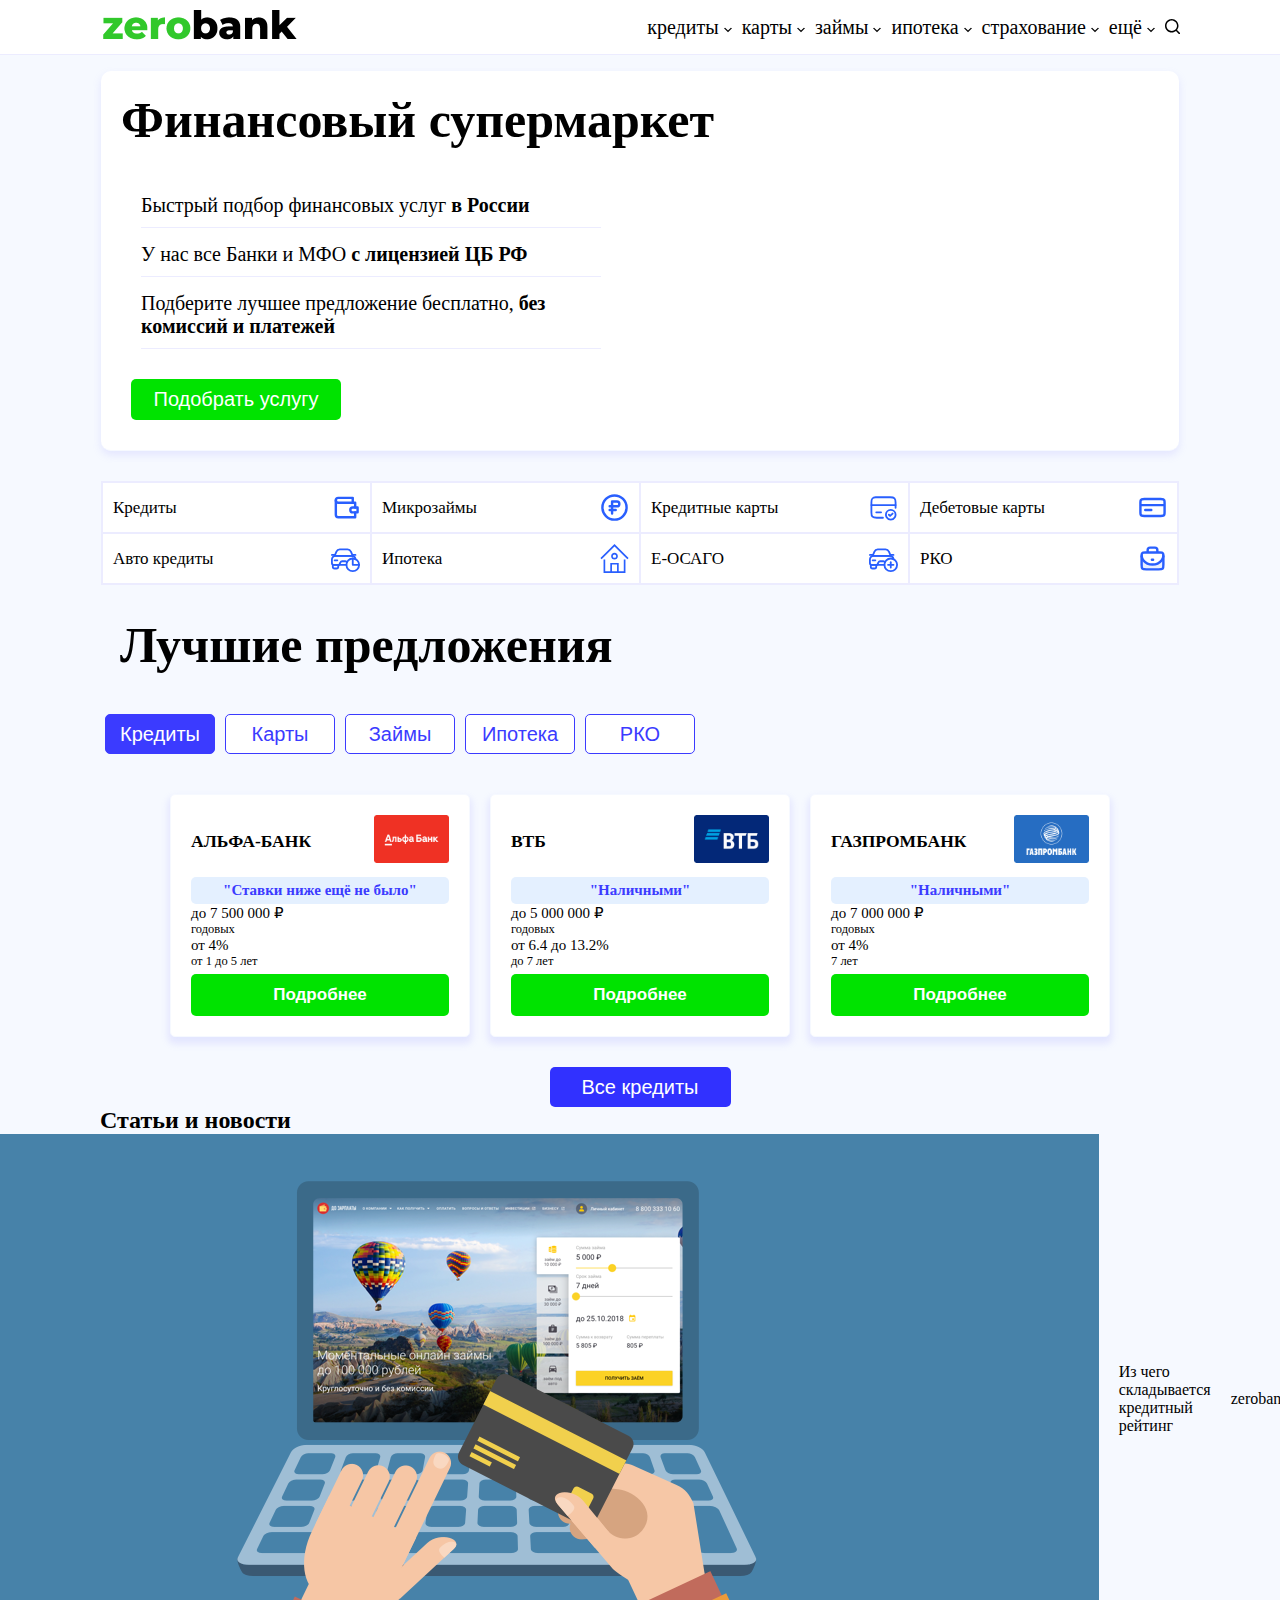
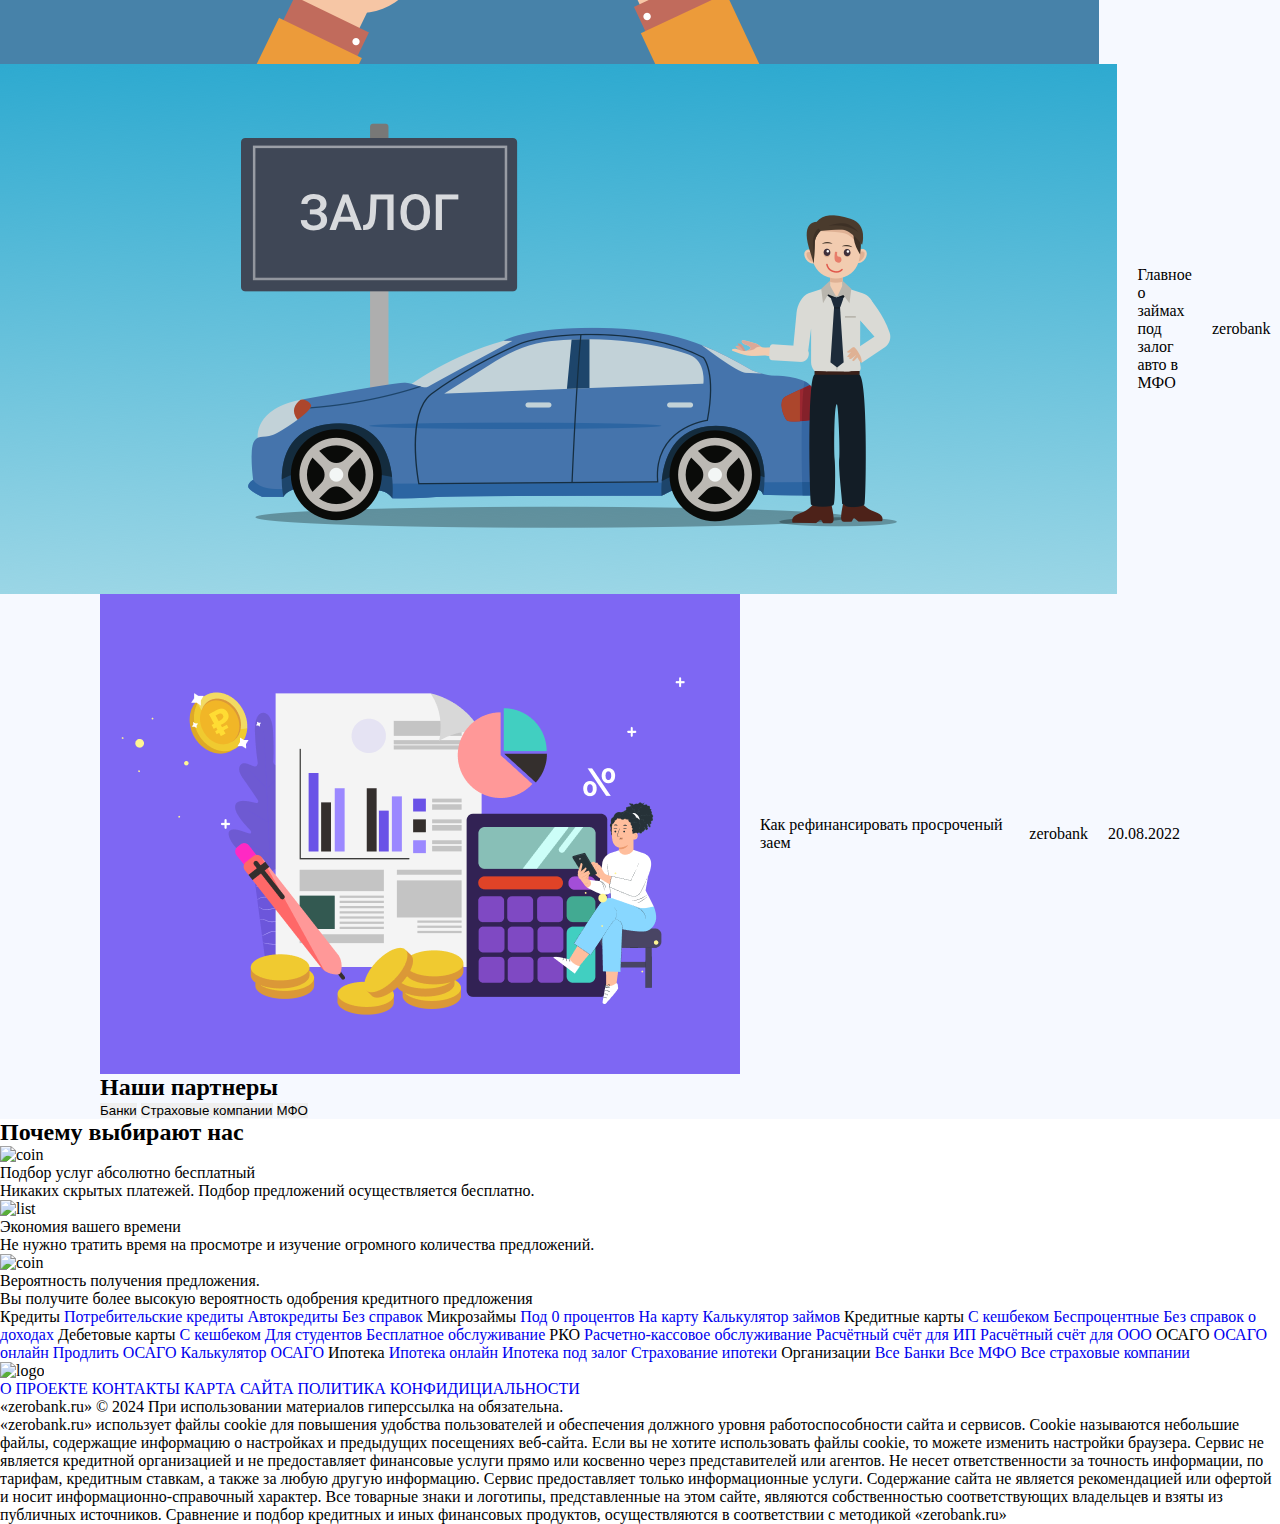
==== index.html @ 4c5fdfad "cards-style" ====
<!DOCTYPE html>
<html lang="ru">
<head>
    <meta charset="UTF-8">
    <meta name="viewport" content="width=device-width, initial-scale=1.0">
    <link href="./style.css" rel="stylesheet" type="text/css">
    <link href="./css/fonts.css" rel="stylesheet" type="text/css">
    <title>Подбор выгодных финансовых продуктов: потребительские кредиты, займы, кредитки, карты, ипотека, ОСАГО и многое другое.</title>
</head>
<body>
    <main>
    <div class="header">
            <div class="logo">
            <a class="logo" href="index.html">
                <img src="img/zerobank.png" alt="logo">
            </a>
            </div>
        <nav class="menu">
            <a class="menu__credits" href="#">кредиты
                <svg class="ct-icon" width="8" height="8" viewBox="0 0 15 15"><path d="M2.1,3.2l5.4,5.4l5.4-5.4L15,4.3l-7.5,7.5L0,4.3L2.1,3.2z"></path></svg>
            </a>
            <a class="menu__cards" href="#">карты
                <svg class="ct-icon" width="8" height="8" viewBox="0 0 15 15"><path d="M2.1,3.2l5.4,5.4l5.4-5.4L15,4.3l-7.5,7.5L0,4.3L2.1,3.2z"></path></svg>
            </a>
            <a class="menu__loan" href="#">займы
                <svg class="ct-icon" width="8" height="8" viewBox="0 0 15 15"><path d="M2.1,3.2l5.4,5.4l5.4-5.4L15,4.3l-7.5,7.5L0,4.3L2.1,3.2z"></path></svg>
            </a>
            <a class="menu__mortgage" href="#">ипотека
                <svg class="ct-icon" width="8" height="8" viewBox="0 0 15 15"><path d="M2.1,3.2l5.4,5.4l5.4-5.4L15,4.3l-7.5,7.5L0,4.3L2.1,3.2z"></path></svg>
            </a>
            <a class="menu__insurance" href="#">страхование
                <svg class="ct-icon" width="8" height="8" viewBox="0 0 15 15"><path d="M2.1,3.2l5.4,5.4l5.4-5.4L15,4.3l-7.5,7.5L0,4.3L2.1,3.2z"></path></svg>
            </a>
            <a class="menu__more" href="#">ещё
                <svg class="ct-icon" width="8" height="8" viewBox="0 0 15 15"><path d="M2.1,3.2l5.4,5.4l5.4-5.4L15,4.3l-7.5,7.5L0,4.3L2.1,3.2z"></path></svg>
            </a>
            <a class="menu__search" href="#">
                <svg class="ct-icon" aria-hidden="true" width="15" height="15" viewBox="0 0 15 15"><path d="M14.8,13.7L12,11c0.9-1.2,1.5-2.6,1.5-4.2c0-3.7-3-6.8-6.8-6.8S0,3,0,6.8s3,6.8,6.8,6.8c1.6,0,3.1-0.6,4.2-1.5l2.8,2.8c0.1,0.1,0.3,0.2,0.5,0.2s0.4-0.1,0.5-0.2C15.1,14.5,15.1,14,14.8,13.7z M1.5,6.8c0-2.9,2.4-5.2,5.2-5.2S12,3.9,12,6.8S9.6,12,6.8,12S1.5,9.6,1.5,6.8z"></path></svg>
            </a>
        </nav>
    </div>
    <div class="container">
        <section class="section-one">
            <div class="section-one_top">
            <h1 class="section-one_title">Финансовый супермаркет</h1>
            <p class="section-one_paragraph">Быстрый подбор финансовых услуг<b> в России</b></p>
            <p class="section-one_paragraph">У нас все Банки и МФО<b> с лицензией ЦБ РФ</b></p>
            <p class="section-one_paragraph">Подберите лучшее предложение бесплатно,<b> без комиссий и платежей</b></p>
            <button class="section-one_button">Подобрать услугу</button>
        </div>
            <div class="section-one_links">
                <a class="credits" href="#">Кредиты
                    <img class="section-one_links_credits" src="img/wallet-svgre.svg" alt="wallet">
                </a>
                <a class="credits" href="#">Микрозаймы
                    <img class="section-one_links_microzaim" src="img/rubel-circle.svg" alt="rub">
                </a>
                <a class="credits" href="#">Кредитные карты
                    <img class="section-one_links_credits_cards" src="img/card-tick-svgrep.svg" alt="cards">
                </a>
                <a class="credits" href="#">Дебетовые карты
                    <img class="section-one_links_dev_cards" src="img/credit-card-02-svgrepo.svg" alt="deb-cards">
                </a>
                <a class="credits" href="#">Авто кредиты
                    <img class="section-one_links_auto_credits" src="img/car-cred.svg" alt="car">
                </a>
                <a class="credits" href="#">Ипотека
                    <img class="section-one_links_ipoteka" src="img/home-svgrep.svg" alt="house">
                </a>
                <a class="credits" href="#">Е-ОСАГО
                    <img class="section-one_links_eosago" src="img/car-travel-plus-add-svgr.svg" alt="car">
                </a>
                <a class="credits" href="#">РКО
                    <img class="section-one_links_RKO" src="img/briefcase.svg" alt="backpack">
                </a>
            </div>
        </section>
        <section class="section-two">
            <h2 class="section-two-title">Лучшие предложения</h2>
            <div class="section-two-buttons">
                <div class="tabs">
                    <button class="tab-button active" data-tab="credits">Кредиты</button>
                    <button class="tab-button" data-tab="cards">Карты</button>
                    <button class="tab-button" data-tab="loans">Займы</button>
                    <button class="tab-button" data-tab="mortgage">Ипотека</button>
                    <button class="tab-button" data-tab="rko">РКО</button>
                </div>
                <div class="tab-content active" id="credits">
                    <div class="cards">
                        <div class="card-one">
                            <div class="card-one-title">
                                <h3 class="card-title">АЛЬФА-БАНК</h3>
                                <a class="card-one_img" href="#">
                                <img src="./img-cards/vb_credit_alfabank.png.webp" alt="card">
                            </a>
                            </div>
                            <div class="card-one-middle">
                                <b>"Ставки ниже ещё не было"</b>
                            </div>
                            <div class="card-description">
                                <span class="card-description-price">до 7 500 000 ₽</span>
                                <small>годовых</small>
                                <span class="card-description-percent">от 4%</span>
                                <small>от 1 до 5 лет</small>
                                <button class="cards_button"><b>Подробнее</b></button>
                            </div>
                        </div>
                        <div class="card-one">
                            <div class="card-one-title">
                                <h3 class="card-title">ВТБ</h3>
                                <a class="card-one_img" href="#">
                                <img src="./img-cards/vb_credit_vtb.png.webp" alt="card">
                            </a>
                            </div>
                            <div class="card-one-middle">
                                <b>"Наличными"</b>
                            </div>
                            <div class="card-description">
                                <span class="card-description-price">до 5 000 000 ₽</span>
                                <small>годовых</small>
                                <span class="card-description-percent">от 6.4 до 13.2%</span>
                                <small>до 7 лет</small>
                                <button class="cards_button"><b>Подробнее</b></button>
                            </div>
                        </div>
                        <div class="card-one">
                            <div class="card-one-title">
                                <h3 class="card-title">ГАЗПРОМБАНК</h3>
                                <a class="card-one_img" href="#">
                                <img src="./img-cards/vb_credit_gazprombank.png.webp" alt="card">
                            </a>
                            </div>
                            <div class="card-one-middle">
                                <b>"Наличными"</b>
                            </div>
                            <div class="card-description">
                                <span class="card-description-price">до 7 000 000 ₽</span>
                                <small>годовых</small>
                                <span class="card-description-percent">от 4%</span>
                                <small>7 лет</small>
                                <button class="cards_button"><b>Подробнее</b></button>
                            </div>
                        </div>
                    </div>
                    <div class="cards-one-buttons">
                    <button class="cards-one-button">Все кредиты</button>
                </div>
                </div>
                <div class="tab-content" id="cards">
                    <div class="cards">
                        <div class="card-one">
                            <div class="card-one-title">
                                <h3 class="card-title">ТИНКОФФ БАНК</h3>
                                <a class="card-one_img" href="#">
                                <img src="./img-cards/tinkoff_bank.png" alt="card">
                            </a>
                            </div>
                            <div class="card-one-middle">
                                <b>Кредитная карта "Тинькофф Platinum"</b>
                            </div>
                            <div class="card-description">
                                <span class="card-description-price">до 700 000 ₽</span>
                                <small>Кр.лимит</small>
                                <span class="card-description-percent">до 55</span>
                                <small>льготный период</small>
                                <button class="cards_button"><b>Подробнее</b></button>
                            </div>
                        </div>
                        <div class="card-one">
                            <div class="card-one-title">
                                <h3 class="card-title">СОВКОМБАНК</h3>
                                <a class="card-one_img" href="#">
                                <img src="./img-cards/sovkovbank_halva_creditkart_vb.png" alt="card">
                            </a>
                            </div>
                            <div class="card-one-middle">
                                <b>"Халва"</b>
                            </div>
                            <div class="card-description">
                                <span class="card-description-price">до 350 000 ₽</span>
                                <small>Кр.лимит</small>
                                <span class="card-description-percent">до 1095 дней</span>
                                <small>льготный период</small>
                                <button class="cards_button"><b>Подробнее</b></button>
                            </div>
                        </div>
                        <div class="card-one">
                            <div class="card-one-title">
                                <h3 class="card-title">ГАЗПРОМБАНК</h3>
                                <a class="card-one_img" href="#">
                                <img src="./img-cards/gazprom.png" alt="card">
                            </a>
                            </div>
                            <div class="card-one-middle">
                                <b>"Удобная"</b>
                            </div>
                            <div class="card-description">
                                <span class="card-description-price">до 1 000 000 ₽</span>
                                <small>Кр.лимит</small>
                                <span class="card-description-percent">до 180 дней</span>
                                <small>льготный период</small>
                                <button class="cards_button"><b>Подробнее</b></button>
                            </div>
                        </div>
                    </div>
                    <button class="cards-one-button">Кредитные карты</button>
                    <button class="cards-one-button">Дебетовые карты</button>
                </div>
                <div class="tab-content" id="loans">
                    <div class="cards">
                        <div class="card-one">
                            <div class="card-one-title">
                                <h3 class="card-title">"ЗАЙМЕР"</h3>
                                <a class="card-one_img" href="#">
                                <img src="./img-cards/zaym_zaymer.png.webp" alt="card">
                            </a>
                            </div>
                            <div class="card-one-middle">
                                <b>"До зарплаты под 0%!"</b>
                            </div>
                            <div class="card-description">
                                <span class="card-description-price">до 300 000 ₽</span>
                                <small>Сумма</small>
                                <span class="card-description-percent">от 0% в день</span>
                                <small>до 30 дней</small>
                                <button class="cards_button"><b>Подробнее</b></button>
                            </div>
                        </div>
                        <div class="card-one">
                            <div class="card-one-title">
                                <h3 class="card-title">MONEYMAN</h3>
                                <a class="card-one_img" href="#">
                                <img src="./img-cards/vb_zaym_moneyman.png.webp" alt="card">
                            </a>
                            </div>
                            <div class="card-one-middle">
                                <b>"Первый заём под 0%"</b>
                            </div>
                            <div class="card-description">
                                <span class="card-description-price">до 80 000 ₽</span>
                                <small>Сумма</small>
                                <span class="card-description-percent">от 0% в день</span>
                                <small>от 120 дней</small>
                                <button class="cards_button"><b>Подробнее</b></button>
                            </div>
                        </div>
                    </div>
                    <button class="cards-one-button">Все займы</button>
                </div>
                <div class="tab-content" id="mortgage">
                    <div class="cards">
                        <div class="card-one">
                            <div class="card-one-title">
                                <h3 class="card-title">АЛЬФА-БАНК</h3>
                                <a class="card-one_img" href="#">
                                <img src="./img-cards/vb_credit_alfabank.png.webp" alt="card">
                            </a>
                            </div>
                            <div class="card-one-middle">
                                <b>Льготная ипотека</b>
                            </div>
                            <div class="card-description">
                                <span class="card-description-price">до 70млн. руб</span>
                                <small>Сумма</small>
                                <span class="card-description-percent">от 8.99%</span>
                                <small>до 30 лет</small>
                                <button class="cards_button"><b>Подробнее</b></button>
                            </div>
                        </div>
                    </div>
                    <button class="cards-one-button">Все предложения</button>
                </div>
                <div class="tab-content" id="rko">
                    <div class="cards">
                        <div class="card-one">
                            <div class="card-one-title">
                                <h3 class="card-title">ТОЧКА БАНК</h3>
                                <a class="card-one_img" href="#">
                                <img src="./img-cards/vb_tochka.png.webp" alt="card">
                            </a>
                            </div>
                            <div class="card-one-middle">
                                <b>"Ноль"</b>
                            </div>
                            <div class="card-description">
                                <span class="card-description-price">от 0 ₽ в год</span>
                                <small>Обслуживание</small>
                                <span class="card-description-percent">до 7%</span>
                                <small>на остаток</small>
                                <button class="cards_button">
                                    <b>Подробнее</b>
                                </button>
                            </div>
                        </div>
                    </div>
                    <button class="cards-one-button">Все РКО</button>
                </div>
            </div>
        </section>
        <section class="section-three">
            <h2 class="section-three-title">Статьи и новости</h2>
            <div class="section-three-cards">
                <div class="cards">
                    <img src="img/kak-pravilno-povyshat-rei-ting-1.png" alt="news">
                    <p class="cards-paragraph">Из чего складывается кредитный рейтинг</p>
                    <span class="zerobank">zerobank</span>
                    <data value="20.08.2022">20.08.2022</data>
                </div>
                <div class="cards">
                    <img src="img/avto-pod-zalog.png" alt="news">
                    <p class="cards-paragraph">Главное о займах под залог авто в МФО</p>
                    <span class="zerobank">zerobank</span>
                    <data value="20.08.2022">20.08.2022</data>
                </div>
                <div class="cards">
                    <img src="img/1200x600_kak_refinansirovat.png" alt="news">
                    <p class="cards-paragraph">Как рефинансировать просроченый заем</p>
                    <span class="zerobank">zerobank</span>
                    <data value="20.08.2022">20.08.2022</data>
                </div>
            </div>
        </section>
        <section class="section-four">
            <h2 class="section-four-title">Наши партнеры</h2>
            <button class="section-four-tab-button active" data-tab="banks">Банки</button>
            <button class="section-four-tab-button" data-tab="insurance">Страховые компании</button>
            <button class="section-four-tab-button" data-tab="mfo">МФО</button>
        </section>
    </div>
    <section class="section-five">
        <h2 class="section-five-title">Почему выбирают нас</h2>
        <div class="section-five-list">
            <div class="section-five-cards">
                <div class="section-five-card-one">
                    <img src="#" alt="coin">
                    <p class="cards-content">Подбор услуг абсолютно бесплатный</p>
                    <p class="cards-content-two">Никаких скрытых платежей. Подбор предложений осуществляется бесплатно.</p>
                </div>
                <div class="section-five-card-one">
                    <img src="#" alt="list">
                    <p class="cards-content">Экономия вашего времени</p>
                    <p class="cards-content-two">Не нужно тратить время на просмотре и изучение огромного количества предложений.</p>
                </div>
                <div class="section-five-card-one">
                    <img src="#" alt="coin">
                    <p class="cards-content">Вероятность получения предложения.</p>
                    <p class="cards-content-two">Вы получите более высокую вероятность одобрения кредитного предложения</p>
                </div>
            </div>
        </div>
    </section>
    <section class="section-six">
        <div class="section-six-content">
            <span class="section-six-span">Кредиты</span>
            <a class="section-six-link" href="#">Потребительские кредиты</a>
            <a class="section-six-link" href="#">Автокредиты</a>
            <a class="section-six-link" href="#">Без справок</a>
            <span class="section-six-span">Микрозаймы</span>
            <a class="section-six-link" href="#">Под 0 процентов</a>
            <a class="section-six-link" href="#">На карту</a>
            <a class="section-six-link" href="#">Калькулятор займов</a>
            <span class="section-six-span">Кредитные карты</span>
            <a class="section-six-link" href="#">С кешбеком</a>
            <a class="section-six-link" href="#">Беспроцентные</a>
            <a class="section-six-link" href="#">Без справок о доходах</a>
            <span class="section-six-span">Дебетовые карты</span>
            <a class="section-six-link" href="#">С кешбеком</a>
            <a class="section-six-link" href="#">Для студентов</a>
            <a class="section-six-link" href="#">Бесплатное обслуживание</a>
            <span class="section-six-span">РКО</span>
            <a class="section-six-link" href="#">Расчетно-кассовое обслуживание</a>
            <a class="section-six-link" href="#">Расчётный счёт для ИП</a>
            <a class="section-six-link" href="#">Расчётный счёт для ООО</a>
            <span class="section-six-span">ОСАГО</span>
            <a class="section-six-link" href="#">ОСАГО онлайн</a>
            <a class="section-six-link" href="#">Продлить ОСАГО</a>
            <a class="section-six-link" href="#">Калькулятор ОСАГО</a>
            <span class="section-six-span">Ипотека</span>
            <a class="section-six-link" href="#">Ипотека онлайн</a>
            <a class="section-six-link" href="#">Ипотека под залог</a>
            <a class="section-six-link" href="#">Страхование ипотеки</a>
            <span class="section-six-span">Организации</span>
            <a class="section-six-link" href="#">Все Банки</a>
            <a class="section-six-link" href="#">Все МФО</a>
            <a class="section-six-link" href="#">Все страховые компании</a>
        </div>
    </section>
</main>
    <footer class="footer">
        <div class="footer-logo">
            <img src="#" alt="logo">
        </div>
        <div class="footer-menu">
            <a href="#" class="footer-menu-link">О ПРОЕКТЕ</a>
            <a href="#" class="footer-menu-link">КОНТАКТЫ</a>
            <a href="#" class="footer-menu-link">КАРТА САЙТА</a>
            <a href="#" class="footer-menu-link">ПОЛИТИКА КОНФИДИЦИАЛЬНОСТИ</a>
        </div>
        <div class="footer-content">
            <p class="footer-content-text">«zerobank.ru» © 2024 При использовании материалов гиперссылка на обязательна.</p>
            <p class="footer-content-text">«zerobank.ru» использует файлы cookie для повышения удобства пользователей и обеспечения должного уровня работоспособности сайта и сервисов. Cookie называются небольшие файлы, содержащие информацию о настройках и предыдущих посещениях веб-сайта. Если вы не хотите использовать файлы cookie, то можете изменить настройки браузера. Сервис не является кредитной организацией и не предоставляет финансовые услуги прямо или косвенно через представителей или агентов. Не несет ответственности за точность информации, по тарифам, кредитным ставкам, а также за любую другую информацию. Сервис предоставляет только информационные услуги. Содержание сайта не является рекомендацией или офертой и носит информационно-справочный характер. Все товарные знаки и логотипы, представленные на этом сайте, являются собственностью соответствующих владельцев и взяты из публичных источников. Сравнение и подбор кредитных и иных финансовых продуктов, осуществляются в соответствии с методикой «zerobank.ru»</p>
        </div>
    </footer>
    <script src="script.js"></script> 
</body>
</html>
---- style.css ----
*, ::before, ::after {
    padding: 0;
    margin: 0;
    border: 0;
    box-sizing: border-box;
    outline: 0;
    text-decoration: none;
}

.body {
    background-color: #f6f9ff;
}

.container {
    background-color: #f6f9ff;
    padding: 0 100px;
}

.header {
    display: flex;
    justify-content: space-between;
    align-items: center;
    border-bottom: 1px solid #ECECFF;
    box-shadow: 1px 4px 8px rgba(236, 236, 255, 0.5);
    width: 100%;
    padding: 0 100px;
}

.menu {
    display: flex;
    justify-content: space-between;
    gap: 10px;
    font-size: 20px;
}

.menu a {
    color: #000;
}

.menu a:hover {
    text-decoration: underline;
}

.section-one {
    border: 1px solid #f6f9ff;
    padding-top: 15px;
}

.section-one_top {
    display: flex;
    flex-direction: column;
    border-bottom: 1px solid #f6f9ff;
    background-color: #fff;
    border-radius: 10px;
    box-shadow: 0 4px 8px rgba(156, 156, 254, 0.2);
}

.section-one_title {
    font-size: 50px;
    margin: 20px 20px 30px;
}

.section-one p:not(:last-child) {
    max-width: 460px;
    border-bottom: 1px solid #ECECFF;
    padding-bottom: 10px;
    margin-top: 15px;
    margin-left: 40px;
    font-size: 20px;
}

.section-one_button {
    max-width: 210px;
    margin-left: 30px;
    margin-top: 30px;
    margin-bottom: 30px;
    width: 211px;
    height: 41px;
    border-radius: 5px;
    background-color: rgb(0, 227, 0);
    color: #fff;
    font-size: 20px;
}

.section-one_button:hover {
    cursor: pointer;
    background-color: rgb(0, 128, 0);
    transition: 0.3s;
}

.section-one_links {
    display: grid;
    grid-template-columns: repeat(4, 1fr);
    grid-template-rows: repeat(2, 1fr);
    justify-items: stretch;
    align-items: center;
    background-color: #fff;
    margin-top: 30px;
    border: 1px solid #ECECFF;
}

.section-one_links a {
    display: flex;
    align-items: center;
    justify-content: space-between;
    padding: 10px;
    font-size: 17px;
    border: 1px solid #ECECFF;
    color: #000;
}

.section-one_links img {
    width: 29px;
    height: 29px;
}

.section-one_links a:hover {
    border: 1px solid #d1d1fb;
    transition: 0.3s;
}

.section-two-title {
    margin-top: 30px;
    margin-left: 20px;
    font-size: 50px;
}

.section-two-buttons {
    margin-top: 40px;
}

.tabs {
    display: flex;
    justify-content: start;
    margin-bottom: 20px;
}

.tab-button {
    width: 110px;
    height: 40px;
    border: 1px solid rgb(59, 59, 255);
    border-radius: 5px;
    background-color: #fff;
    color: rgb(59, 59, 255);
    padding: 10px 20px;
    margin: 0 5px;
    cursor: pointer;
    font-size: 20px;
    display: flex;
    justify-content: center;
    align-items: center;
}

.tab-button:hover {
    background-color: rgb(59, 59, 255);
    color: #FFF;
    transition: 0.3s;
}

.tab-button.active {
    background-color: rgb(59, 59, 255);
    color: #fff;
}

.tab-content {
    display: none;
}

.tab-content.active {
    display: block;
}

.cards {
    display: flex;
    justify-content: center;
    align-items: center;
    gap: 20px;
}

.card-one {
    margin-top: 20px;
    padding: 20px;
    background-color: #fff;
    border: 1px solid #f6f9ff;
    box-shadow: 0 5px 7px 2px rgba(156, 156, 254, 0.2);
    border-radius: 5px;
    max-width: 390px;
    font-size: 15px;
}

.card-one-title {
    display: flex;
    justify-content: space-between;
    align-items: center;
}

.card-one img {
    width: 75px;
    height: 48px;
}

.card-one-middle {
    display: flex;
    justify-content: center;
    align-items: center;
    background-color: #e4f0ff;
    padding: 5px;
    border-radius: 5px;
    margin-top: 10px;
    color: rgb(59, 59, 255);
}

.card-description {
    display: grid;
    justify-content: space-between;
    align-items: center;
}

.cards_button {
    width: 258px;
    height: 42px;
    border-radius: 5px;
    display: flex;
    justify-content: center;
    align-items: center;
    margin-top: 5px;
    background-color: rgb(0, 227, 0);
    font-size: 17px;
    color: #fff;
}

.cards_button:hover {
    cursor: pointer;
    background-color: rgb(0, 128, 0);
    transition: 0.3s;
}

.cards-one-buttons {
    margin-top: 30px;
    display: flex;
    justify-content: center;
    align-items: center;
}

.cards-one-button {
    border-radius: 5px;
    background-color: rgb(49, 49, 255);
    color: #fff;
    font-size: 20px;
    width: 181px;
    height: 40px;
    display: flex;
    justify-content: center;
    align-items: center;
}
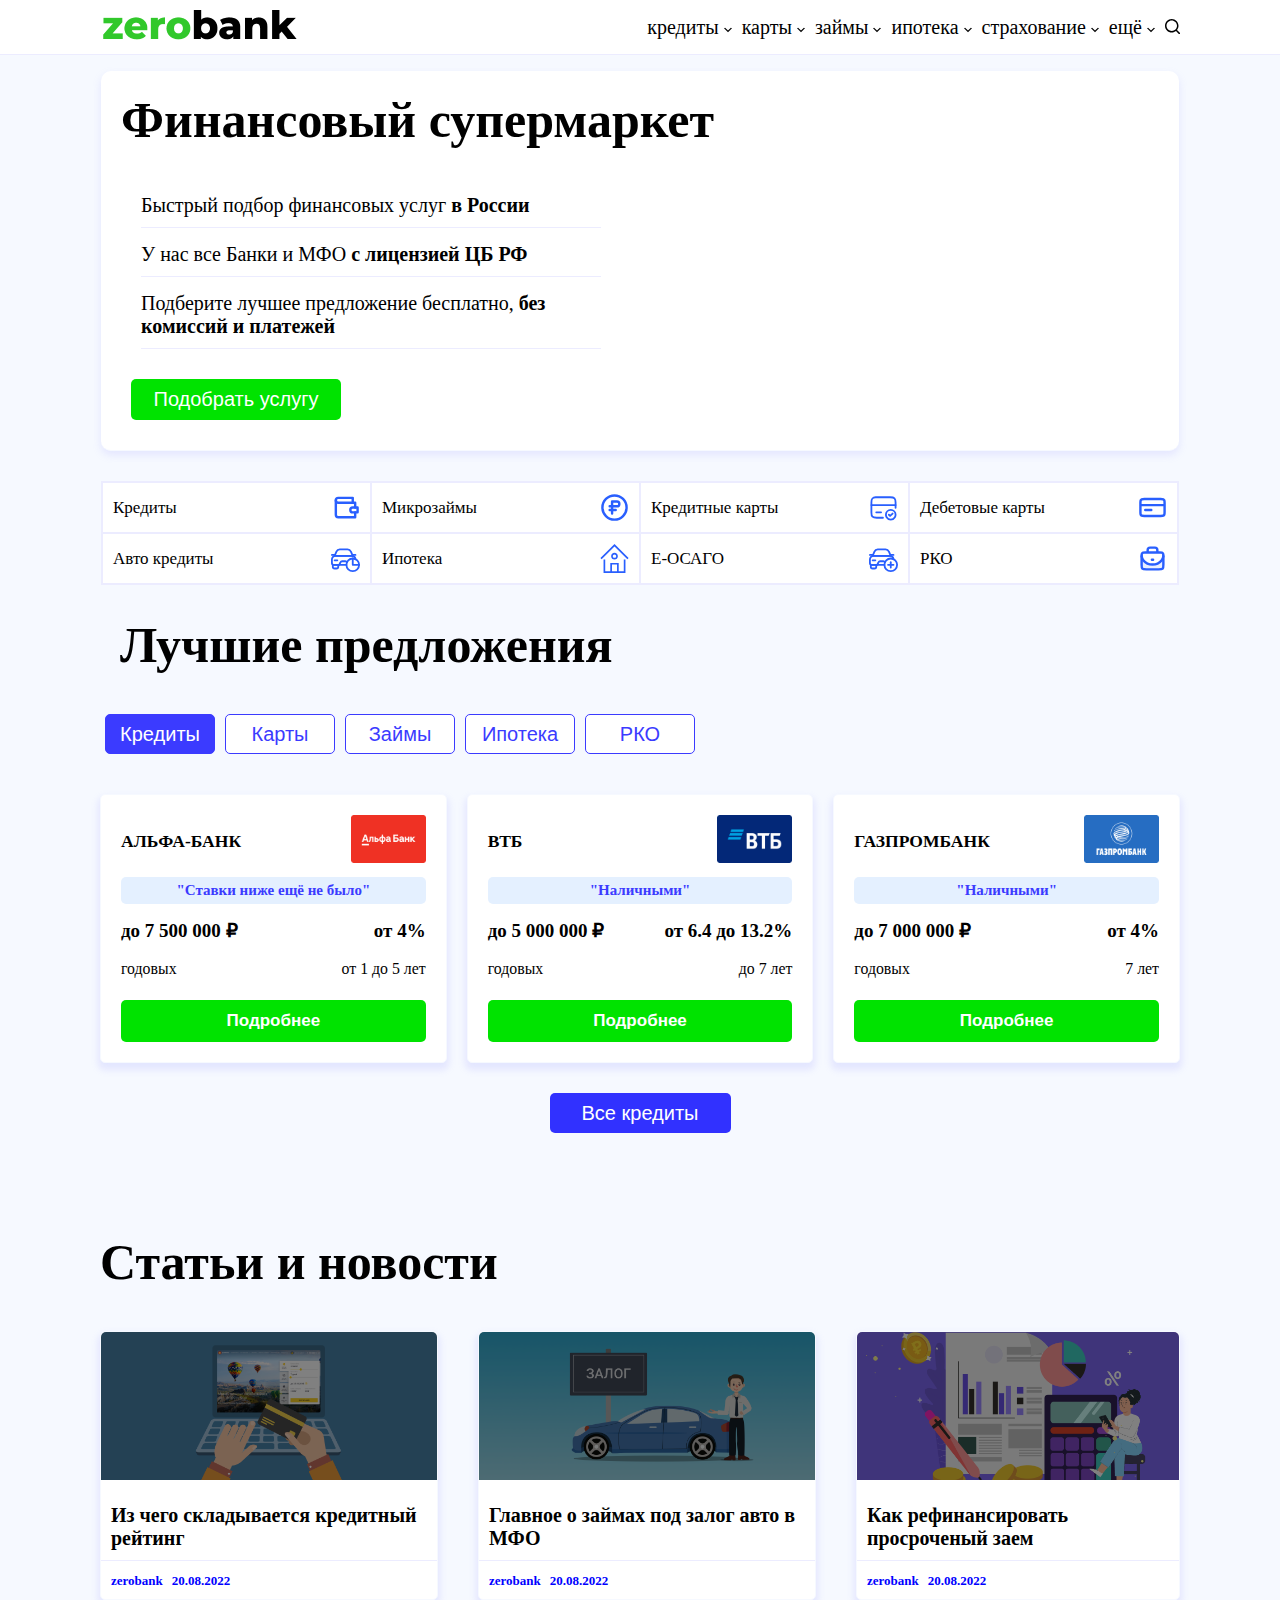
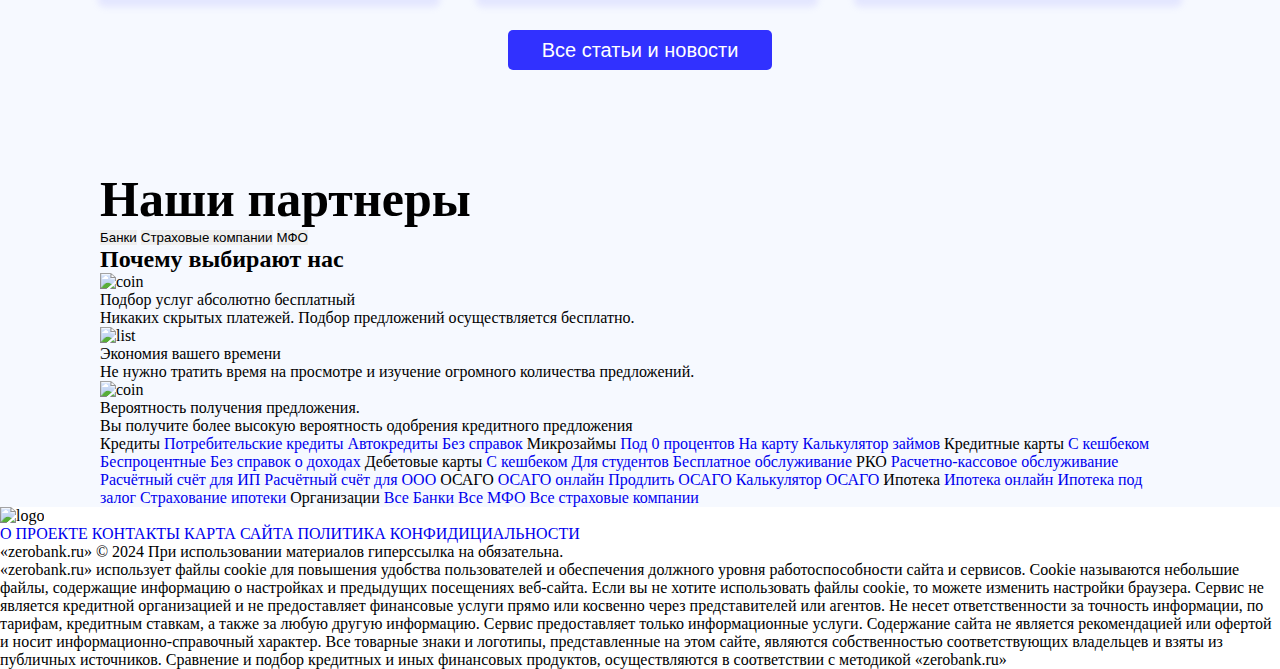
==== commit a2756f7d: "style-news" ====
--- a/index.html
+++ b/index.html
@@ -98,10 +98,10 @@
                                 <b>"Ставки ниже ещё не было"</b>
                             </div>
                             <div class="card-description">
-                                <span class="card-description-price">до 7 500 000 ₽</span>
-                                <small>годовых</small>
-                                <span class="card-description-percent">от 4%</span>
-                                <small>от 1 до 5 лет</small>
+                                <span class="card-description-price"><b>до 7 500 000 ₽</b></span>
+                                <span class="card-description-percent"><b>от 4%</b></span>
+                                <small class="cards-small-left">годовых</small>
+                                <small class="cards-small-right">от 1 до 5 лет</small>
                                 <button class="cards_button"><b>Подробнее</b></button>
                             </div>
                         </div>
@@ -116,10 +116,10 @@
                                 <b>"Наличными"</b>
                             </div>
                             <div class="card-description">
-                                <span class="card-description-price">до 5 000 000 ₽</span>
-                                <small>годовых</small>
-                                <span class="card-description-percent">от 6.4 до 13.2%</span>
-                                <small>до 7 лет</small>
+                                <span class="card-description-price"><b>до 5 000 000 ₽</b></span>
+                                <span class="card-description-percent"><b>от 6.4 до 13.2%</b></span>
+                                <small class="cards-small-left">годовых</small>
+                                <small class="cards-small-right">до 7 лет</small>
                                 <button class="cards_button"><b>Подробнее</b></button>
                             </div>
                         </div>
@@ -134,10 +134,10 @@
                                 <b>"Наличными"</b>
                             </div>
                             <div class="card-description">
-                                <span class="card-description-price">до 7 000 000 ₽</span>
-                                <small>годовых</small>
-                                <span class="card-description-percent">от 4%</span>
-                                <small>7 лет</small>
+                                <span class="card-description-price"><b>до 7 000 000 ₽</b></span>
+                                <span class="card-description-percent"><b>от 4%</b></span>
+                                <small class="cards-small-left">годовых</small>
+                                <small class="cards-small-right">7 лет</small>
                                 <button class="cards_button"><b>Подробнее</b></button>
                             </div>
                         </div>
@@ -159,10 +159,10 @@
                                 <b>Кредитная карта "Тинькофф Platinum"</b>
                             </div>
                             <div class="card-description">
-                                <span class="card-description-price">до 700 000 ₽</span>
-                                <small>Кр.лимит</small>
-                                <span class="card-description-percent">до 55</span>
-                                <small>льготный период</small>
+                                <span class="card-description-price"><b>до 700 000 ₽</b></span>
+                                <span class="card-description-percent"><b>до 55 дней</b></span>
+                                <small class="cards-small-left">Кр.лимит</small>
+                                <small class="cards-small-right">льготный период</small>
                                 <button class="cards_button"><b>Подробнее</b></button>
                             </div>
                         </div>
@@ -177,10 +177,10 @@
                                 <b>"Халва"</b>
                             </div>
                             <div class="card-description">
-                                <span class="card-description-price">до 350 000 ₽</span>
-                                <small>Кр.лимит</small>
-                                <span class="card-description-percent">до 1095 дней</span>
-                                <small>льготный период</small>
+                                <span class="card-description-price"><b>до 350 000 ₽</b></span>
+                                <span class="card-description-percent"><b>до 1095 дней</b></span>
+                                <small class="cards-small-left">Кр.лимит</small>
+                                <small class="cards-small-right">льготный период</small>
                                 <button class="cards_button"><b>Подробнее</b></button>
                             </div>
                         </div>
@@ -195,17 +195,19 @@
                                 <b>"Удобная"</b>
                             </div>
                             <div class="card-description">
-                                <span class="card-description-price">до 1 000 000 ₽</span>
-                                <small>Кр.лимит</small>
-                                <span class="card-description-percent">до 180 дней</span>
-                                <small>льготный период</small>
+                                <span class="card-description-price"><b>до 1 000 000 ₽</b></span>
+                                <span class="card-description-percent"><b>до 180 дней</b></span>
+                                <small class="cards-small-left">Кр.лимит</small>
+                                <small class="cards-small-right">льготный период</small>
                                 <button class="cards_button"><b>Подробнее</b></button>
                             </div>
                         </div>
                     </div>
+                    <div class="cards-one-buttons">
                     <button class="cards-one-button">Кредитные карты</button>
                     <button class="cards-one-button">Дебетовые карты</button>
                 </div>
+                </div>
                 <div class="tab-content" id="loans">
                     <div class="cards">
                         <div class="card-one">
@@ -219,10 +221,10 @@
                                 <b>"До зарплаты под 0%!"</b>
                             </div>
                             <div class="card-description">
-                                <span class="card-description-price">до 300 000 ₽</span>
-                                <small>Сумма</small>
-                                <span class="card-description-percent">от 0% в день</span>
-                                <small>до 30 дней</small>
+                                <span class="card-description-price"><b>до 300 000 ₽</b></span>
+                                <span class="card-description-percent"><b>от 0% в день</b></span>
+                                <small class="cards-small-left">Сумма</small>
+                                <small class="cards-small-right">до 30 дней</small>
                                 <button class="cards_button"><b>Подробнее</b></button>
                             </div>
                         </div>
@@ -237,15 +239,17 @@
                                 <b>"Первый заём под 0%"</b>
                             </div>
                             <div class="card-description">
-                                <span class="card-description-price">до 80 000 ₽</span>
-                                <small>Сумма</small>
-                                <span class="card-description-percent">от 0% в день</span>
-                                <small>от 120 дней</small>
+                                <span class="card-description-price"><b>до 80 000 ₽</b></span>
+                                <span class="card-description-percent"><b>от 0% в день</b></span>
+                                <small class="cards-small-left">Сумма</small>
+                                <small class="cards-small-right">от 120 дней</small>
                                 <button class="cards_button"><b>Подробнее</b></button>
                             </div>
                         </div>
                     </div>
+                    <div class="cards-one-buttons">
                     <button class="cards-one-button">Все займы</button>
+                </div>
                 </div>
                 <div class="tab-content" id="mortgage">
                     <div class="cards">
@@ -260,15 +264,17 @@
                                 <b>Льготная ипотека</b>
                             </div>
                             <div class="card-description">
-                                <span class="card-description-price">до 70млн. руб</span>
-                                <small>Сумма</small>
-                                <span class="card-description-percent">от 8.99%</span>
-                                <small>до 30 лет</small>
+                                <span class="card-description-price"><b>до 70млн. руб</b></span>
+                                <span class="card-description-percent"><b>от 8.99%</b></span>
+                                <small class="cards-small-left">Сумма</small>
+                                <small class="cards-small-right">до 30 лет</small>
                                 <button class="cards_button"><b>Подробнее</b></button>
                             </div>
                         </div>
                     </div>
+                    <div class="cards-one-buttons">
                     <button class="cards-one-button">Все предложения</button>
+                </div>
                 </div>
                 <div class="tab-content" id="rko">
                     <div class="cards">
@@ -283,41 +289,52 @@
                                 <b>"Ноль"</b>
                             </div>
                             <div class="card-description">
-                                <span class="card-description-price">от 0 ₽ в год</span>
-                                <small>Обслуживание</small>
-                                <span class="card-description-percent">до 7%</span>
-                                <small>на остаток</small>
+                                <span class="card-description-price"><b>от 0 ₽ в год</b></span>
+                                <span class="card-description-percent"><b>до 7%</b></span>
+                                <small class="cards-small-left">Обслуживание</small>
+                                <small class="cards-small-right">на остаток</small>
                                 <button class="cards_button">
                                     <b>Подробнее</b>
                                 </button>
                             </div>
                         </div>
                     </div>
+                    <div class="cards-one-buttons">
                     <button class="cards-one-button">Все РКО</button>
+                </div>
                 </div>
             </div>
         </section>
         <section class="section-three">
             <h2 class="section-three-title">Статьи и новости</h2>
             <div class="section-three-cards">
-                <div class="cards">
+                <div class="news-cards">
                     <img src="img/kak-pravilno-povyshat-rei-ting-1.png" alt="news">
-                    <p class="cards-paragraph">Из чего складывается кредитный рейтинг</p>
-                    <span class="zerobank">zerobank</span>
-                    <data value="20.08.2022">20.08.2022</data>
-                </div>
-                <div class="cards">
+                    <p class="cards-paragraph"><b>Из чего складывается кредитный рейтинг</b></p>
+                    <div class="cards-footer">
+                    <span class="zerobank"><b>zerobank</b></span>
+                    <data class="cards-footer_data" value="20.08.2022"><b>20.08.2022</b></data>
+                </div>
+                </div>
+                <div class="news-cards">
                     <img src="img/avto-pod-zalog.png" alt="news">
-                    <p class="cards-paragraph">Главное о займах под залог авто в МФО</p>
-                    <span class="zerobank">zerobank</span>
-                    <data value="20.08.2022">20.08.2022</data>
-                </div>
-                <div class="cards">
-                    <img src="img/1200x600_kak_refinansirovat.png" alt="news">
-                    <p class="cards-paragraph">Как рефинансировать просроченый заем</p>
-                    <span class="zerobank">zerobank</span>
-                    <data value="20.08.2022">20.08.2022</data>
-                </div>
+                    <p class="cards-paragraph"><b>Главное о займах под залог авто в МФО</b></p>
+                    <div class="cards-footer">
+                    <span class="zerobank"><b>zerobank</b></span>
+                    <data class="cards-footer_data" value="20.08.2022"><b>20.08.2022</b></data>
+                </div>
+                </div>
+                <div class="news-cards">
+                    <img src="img/news-3.PNG" alt="news">
+                    <p class="cards-paragraph"><b>Как рефинансировать просроченый заем</b></p>
+                    <div class="cards-footer">
+                    <span class="zerobank"><b>zerobank</b></span>
+                    <data class="cards-footer_data" value="20.08.2022"><b>20.08.2022</b></data>
+                </div>
+            </div>  
+            </div>
+            <div class="news-button">
+                <button class="button-news">Все статьи и новости</button>
             </div>
         </section>
         <section class="section-four">
@@ -326,7 +343,6 @@
             <button class="section-four-tab-button" data-tab="insurance">Страховые компании</button>
             <button class="section-four-tab-button" data-tab="mfo">МФО</button>
         </section>
-    </div>
     <section class="section-five">
         <h2 class="section-five-title">Почему выбирают нас</h2>
         <div class="section-five-list">
@@ -384,6 +400,7 @@
             <a class="section-six-link" href="#">Все МФО</a>
             <a class="section-six-link" href="#">Все страховые компании</a>
         </div>
+    </div>
     </section>
 </main>
     <footer class="footer">
--- a/style.css
+++ b/style.css
@@ -184,7 +184,7 @@
     border: 1px solid #f6f9ff;
     box-shadow: 0 5px 7px 2px rgba(156, 156, 254, 0.2);
     border-radius: 5px;
-    max-width: 390px;
+    width: 400px;
     font-size: 15px;
 }
 
@@ -212,12 +212,39 @@
 
 .card-description {
     display: grid;
-    justify-content: space-between;
-    align-items: center;
+    align-items: center;
+    align-self: flex-end;
+    grid-template-columns: repeat(2, 1fr);
+    grid-template-rows: repeat(2, 1fr);
+    gap: 15px;
+    margin-top: 15px;
+    width: 100%;
+    font-size: 19px;
 }
 
 .cards_button {
-    width: 258px;
+    grid-column: span 2;
+    justify-self: center;
+}
+
+.card-description-price {
+    justify-self: start;
+}
+
+.card-description-percent {
+    justify-self: end;
+}
+
+.cards-small-left {
+    justify-self: start;
+}
+
+.cards-small-right {
+    justify-self: end;
+}
+
+.cards_button {
+    width: 100%;
     height: 42px;
     border-radius: 5px;
     display: flex;
@@ -240,6 +267,7 @@
     display: flex;
     justify-content: center;
     align-items: center;
+    gap: 350px;
 }
 
 .cards-one-button {
@@ -252,4 +280,98 @@
     display: flex;
     justify-content: center;
     align-items: center;
+}
+
+.cards-one-button:hover {
+    cursor: pointer;
+    background-color: rgb(0, 0, 199);
+    transition: 0.3s;
+}
+
+.section-three-title {
+    margin-top: 100px;
+    font-size: 50px;
+}
+
+.section-three-cards {
+    margin-top: 40px;
+    display: flex;
+    justify-content: space-between;
+    align-items: center;
+    gap: 40px;
+}
+
+.news-cards img {
+    border-top-left-radius: 5px;
+    border-top-right-radius: 5px;
+    width: 100%;
+    max-width: 394px;
+    max-height: 163px;
+    filter: brightness(50%);
+}
+
+.news-cards:hover img {
+    filter: brightness(100%);
+    transition: 0.3s;
+}
+
+
+.news-cards {
+    background-color: #fff;
+    border-radius: 5px;
+    border: 1px solid #f6f9ff;
+    box-shadow: 0 5px 7px 2px rgba(156, 156, 254, 0.2);
+}
+
+.cards-paragraph {
+    padding: 10px;
+    margin-top: 10px;
+    font-size: 20px;
+    max-width: 350px;
+    border-bottom: 1px solid #ECECFF;
+}
+
+.cards-footer {
+    padding: 10px;
+}
+
+.zerobank {
+    font-size: 13px;
+    margin-right: 5px;
+    color: rgb(0, 0, 255);
+}
+
+.cards-footer_data {
+    color: rgb(0, 0, 255);
+    font-size: 13px;
+}
+
+.news-button {
+    margin-top: 30px;
+    display: flex;
+    justify-content: center;
+    align-items: center;
+}
+
+.button-news {
+    width: 264px;
+    height: 40px;
+    background-color: rgb(49, 49, 255);
+    color: #fff;
+    border-radius: 5px;
+    font-size: 20px;
+}
+
+.button-news:hover {
+    cursor: pointer;
+    background-color: rgb(0, 0, 199);
+    transition: 0.3s;
+}
+
+.section-four {
+    margin-top: 100px;
+}
+
+.section-four-title {
+    font-size: 50px;
 }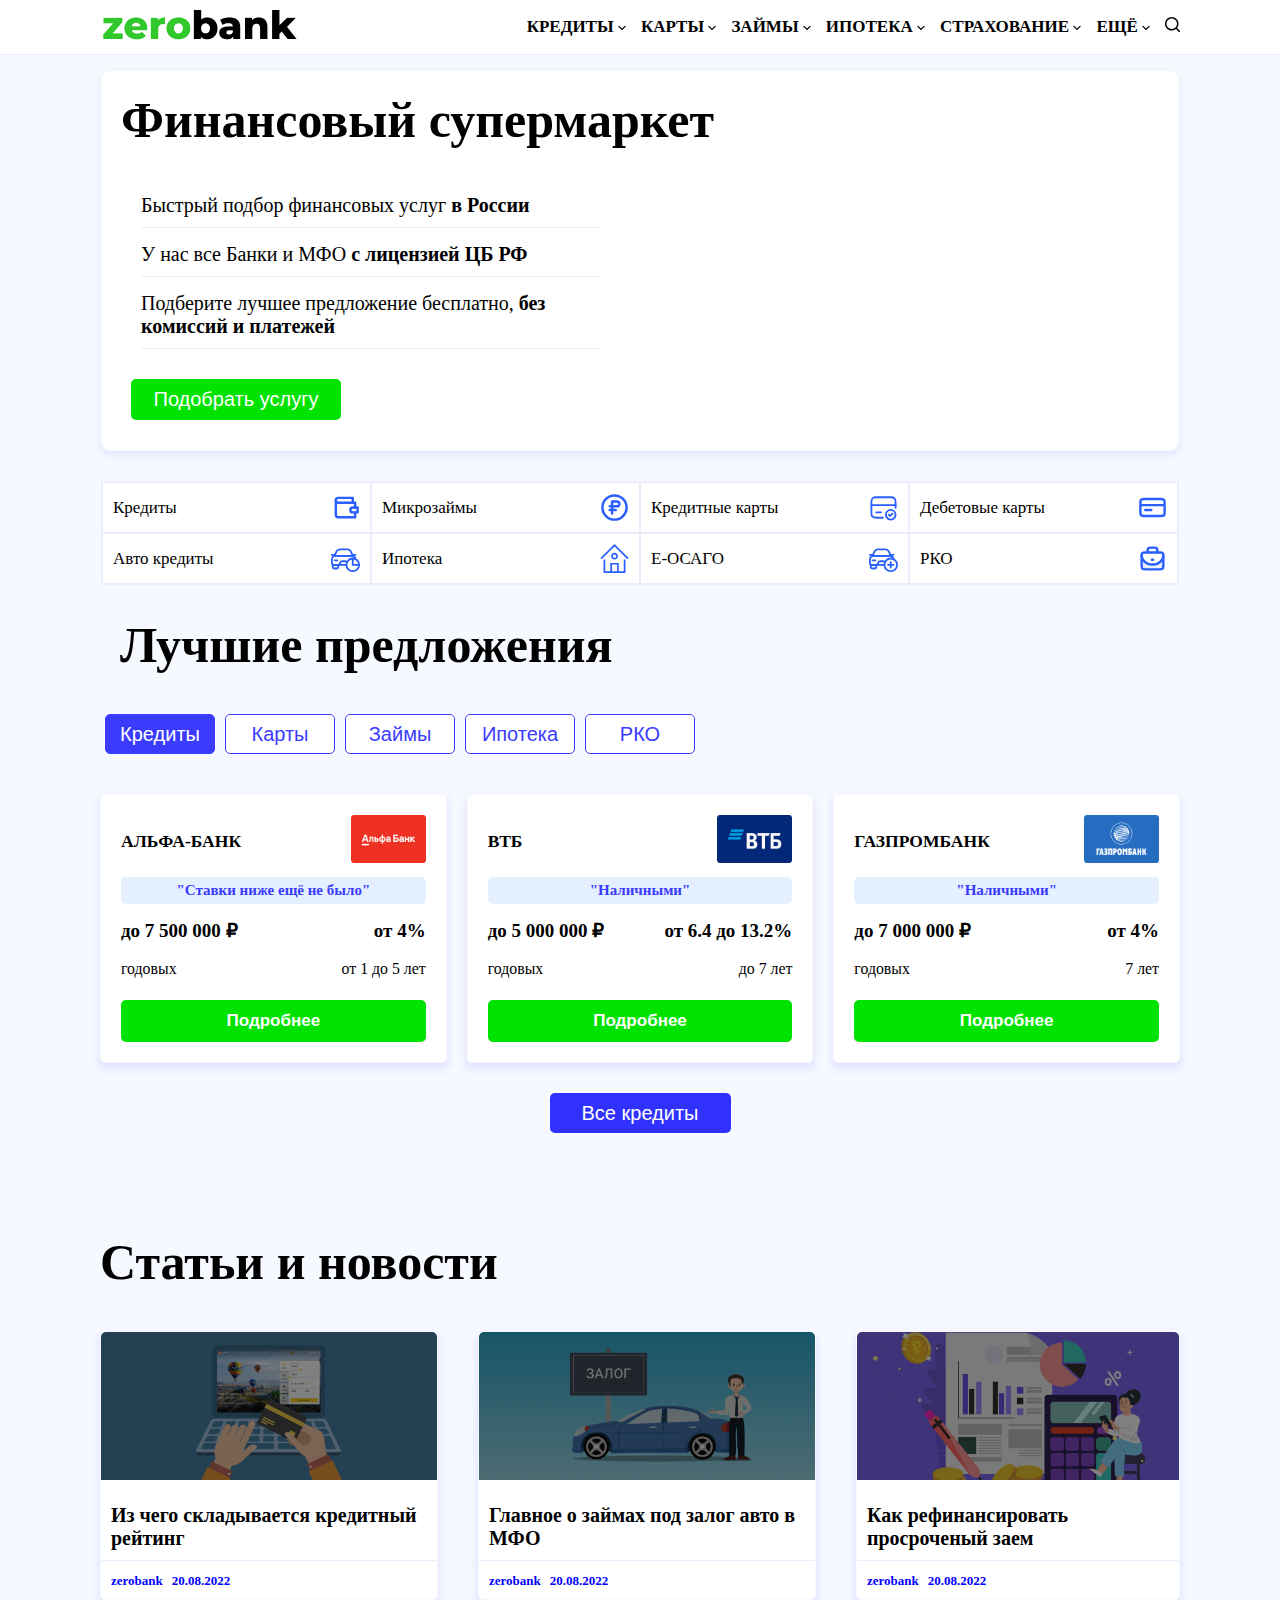
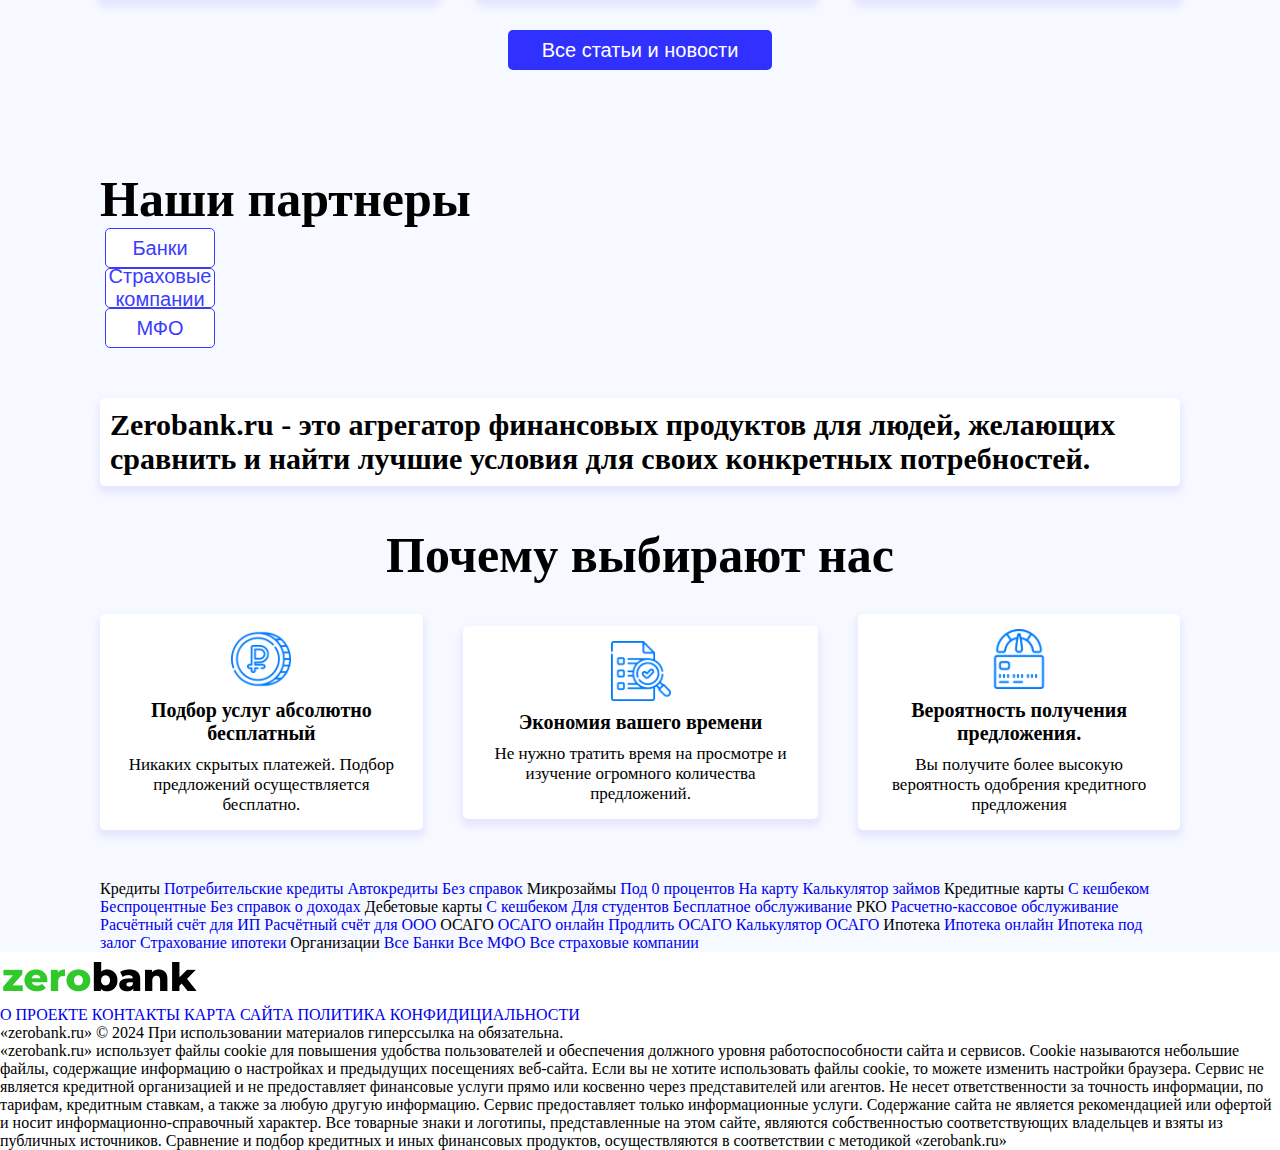
==== commit 87a057df: "third-style" ====
--- a/index.html
+++ b/index.html
@@ -15,29 +15,29 @@
                 <img src="img/zerobank.png" alt="logo">
             </a>
             </div>
-        <nav class="menu">
-            <a class="menu__credits" href="#">кредиты
-                <svg class="ct-icon" width="8" height="8" viewBox="0 0 15 15"><path d="M2.1,3.2l5.4,5.4l5.4-5.4L15,4.3l-7.5,7.5L0,4.3L2.1,3.2z"></path></svg>
-            </a>
-            <a class="menu__cards" href="#">карты
-                <svg class="ct-icon" width="8" height="8" viewBox="0 0 15 15"><path d="M2.1,3.2l5.4,5.4l5.4-5.4L15,4.3l-7.5,7.5L0,4.3L2.1,3.2z"></path></svg>
-            </a>
-            <a class="menu__loan" href="#">займы
-                <svg class="ct-icon" width="8" height="8" viewBox="0 0 15 15"><path d="M2.1,3.2l5.4,5.4l5.4-5.4L15,4.3l-7.5,7.5L0,4.3L2.1,3.2z"></path></svg>
-            </a>
-            <a class="menu__mortgage" href="#">ипотека
-                <svg class="ct-icon" width="8" height="8" viewBox="0 0 15 15"><path d="M2.1,3.2l5.4,5.4l5.4-5.4L15,4.3l-7.5,7.5L0,4.3L2.1,3.2z"></path></svg>
-            </a>
-            <a class="menu__insurance" href="#">страхование
-                <svg class="ct-icon" width="8" height="8" viewBox="0 0 15 15"><path d="M2.1,3.2l5.4,5.4l5.4-5.4L15,4.3l-7.5,7.5L0,4.3L2.1,3.2z"></path></svg>
-            </a>
-            <a class="menu__more" href="#">ещё
-                <svg class="ct-icon" width="8" height="8" viewBox="0 0 15 15"><path d="M2.1,3.2l5.4,5.4l5.4-5.4L15,4.3l-7.5,7.5L0,4.3L2.1,3.2z"></path></svg>
-            </a>
-            <a class="menu__search" href="#">
+        <div class="nav">
+            <span class="nav__credits" href="#"><b>КРЕДИТЫ</b>
+                <svg class="ct-icon" width="8" height="8" viewBox="0 0 15 15"><path d="M2.1,3.2l5.4,5.4l5.4-5.4L15,4.3l-7.5,7.5L0,4.3L2.1,3.2z"></path></svg>
+            </span>
+            <a class="nav__cards" href="#"><b>КАРТЫ</b>
+                <svg class="ct-icon" width="8" height="8" viewBox="0 0 15 15"><path d="M2.1,3.2l5.4,5.4l5.4-5.4L15,4.3l-7.5,7.5L0,4.3L2.1,3.2z"></path></svg>
+            </a>
+            <a class="nav__loan" href="#"><b>ЗАЙМЫ</b>
+                <svg class="ct-icon" width="8" height="8" viewBox="0 0 15 15"><path d="M2.1,3.2l5.4,5.4l5.4-5.4L15,4.3l-7.5,7.5L0,4.3L2.1,3.2z"></path></svg>
+            </a>
+            <a class="nav__mortgage" href="#"><b>ИПОТЕКА</b>
+                <svg class="ct-icon" width="8" height="8" viewBox="0 0 15 15"><path d="M2.1,3.2l5.4,5.4l5.4-5.4L15,4.3l-7.5,7.5L0,4.3L2.1,3.2z"></path></svg>
+            </a>
+            <a class="nav__insurance" href="#"><b>СТРАХОВАНИЕ</b>
+                <svg class="ct-icon" width="8" height="8" viewBox="0 0 15 15"><path d="M2.1,3.2l5.4,5.4l5.4-5.4L15,4.3l-7.5,7.5L0,4.3L2.1,3.2z"></path></svg>
+            </a>
+            <a class="nav__more" href="#"><b>ЕЩЁ</b>
+                <svg class="ct-icon" width="8" height="8" viewBox="0 0 15 15"><path d="M2.1,3.2l5.4,5.4l5.4-5.4L15,4.3l-7.5,7.5L0,4.3L2.1,3.2z"></path></svg>
+            </a>
+            <a class="nav__search" href="#">
                 <svg class="ct-icon" aria-hidden="true" width="15" height="15" viewBox="0 0 15 15"><path d="M14.8,13.7L12,11c0.9-1.2,1.5-2.6,1.5-4.2c0-3.7-3-6.8-6.8-6.8S0,3,0,6.8s3,6.8,6.8,6.8c1.6,0,3.1-0.6,4.2-1.5l2.8,2.8c0.1,0.1,0.3,0.2,0.5,0.2s0.4-0.1,0.5-0.2C15.1,14.5,15.1,14,14.8,13.7z M1.5,6.8c0-2.9,2.4-5.2,5.2-5.2S12,3.9,12,6.8S9.6,12,6.8,12S1.5,9.6,1.5,6.8z"></path></svg>
             </a>
-        </nav>
+        </div>
     </div>
     <div class="container">
         <section class="section-one">
@@ -339,27 +339,30 @@
         </section>
         <section class="section-four">
             <h2 class="section-four-title">Наши партнеры</h2>
-            <button class="section-four-tab-button active" data-tab="banks">Банки</button>
-            <button class="section-four-tab-button" data-tab="insurance">Страховые компании</button>
-            <button class="section-four-tab-button" data-tab="mfo">МФО</button>
+            <button class="tab-button active-tab" data-tab="banks">Банки</button>
+            <button class="tab-button" data-tab="insurance">Страховые компании</button>
+            <button class="tab-button" data-tab="mfo">МФО</button>
+            <div class="section-four-paragraph">
+                <p class="section-four-p"><b>Zerobank.ru - это агрегатор финансовых продуктов для людей, желающих сравнить и найти лучшие условия для своих конкретных потребностей.</b></p>
+            </div>
         </section>
     <section class="section-five">
         <h2 class="section-five-title">Почему выбирают нас</h2>
         <div class="section-five-list">
             <div class="section-five-cards">
                 <div class="section-five-card-one">
-                    <img src="#" alt="coin">
-                    <p class="cards-content">Подбор услуг абсолютно бесплатный</p>
+                    <img src="img-cards/ruble-3-1.png" alt="coin">
+                    <p class="cards-content"><b>Подбор услуг абсолютно бесплатный</b></p>
                     <p class="cards-content-two">Никаких скрытых платежей. Подбор предложений осуществляется бесплатно.</p>
                 </div>
                 <div class="section-five-card-one">
-                    <img src="#" alt="list">
-                    <p class="cards-content">Экономия вашего времени</p>
+                    <img src="img-cards/search-2-1.png" alt="list">
+                    <p class="cards-content"><b>Экономия вашего времени</b></p>
                     <p class="cards-content-two">Не нужно тратить время на просмотре и изучение огромного количества предложений.</p>
                 </div>
                 <div class="section-five-card-one">
-                    <img src="#" alt="coin">
-                    <p class="cards-content">Вероятность получения предложения.</p>
+                    <img src="img-cards/credit-score-1-1.png" alt="coin">
+                    <p class="cards-content"><b>Вероятность получения предложения.</b></p>
                     <p class="cards-content-two">Вы получите более высокую вероятность одобрения кредитного предложения</p>
                 </div>
             </div>
@@ -405,7 +408,7 @@
 </main>
     <footer class="footer">
         <div class="footer-logo">
-            <img src="#" alt="logo">
+            <img src="img/zerobank.png" alt="logo">
         </div>
         <div class="footer-menu">
             <a href="#" class="footer-menu-link">О ПРОЕКТЕ</a>
--- a/style.css
+++ b/style.css
@@ -26,19 +26,20 @@
     padding: 0 100px;
 }
 
-.menu {
+.nav {
     display: flex;
     justify-content: space-between;
-    gap: 10px;
-    font-size: 20px;
-}
-
-.menu a {
+    gap: 15px;
+    font-size: 17px;
+}
+
+.nav a {
     color: #000;
 }
 
-.menu a:hover {
+.nav a:hover {
     text-decoration: underline;
+    color: rgb(59, 59, 255);;
 }
 
 .section-one {
@@ -374,4 +375,59 @@
 
 .section-four-title {
     font-size: 50px;
+}
+
+.section-four-paragraph {
+    margin-top: 50px;
+    background-color: #fff;
+    width: 100%;
+    font-size: 30px;
+    padding: 10px;
+    border-radius: 5px;
+    box-shadow: 0 5px 7px 2px rgba(156, 156, 254, 0.2);
+}
+
+.section-five-title {
+    margin-top: 40px;
+    display: flex;
+    justify-content: center;
+    align-items: center;
+    font-size: 50px;
+}
+
+.section-five-cards {
+    margin-top: 30px;
+    display: flex;
+    gap: 40px;
+    justify-content: space-evenly;
+    align-items: center;
+}
+
+.section-five-card-one img {
+    max-width: 60px;
+    max-height: 60px;
+}
+
+.section-five-card-one {
+    display: flex;
+    flex-direction: column;
+    align-items: center;
+    background-color: #fff;
+    box-shadow: 0 5px 7px 2px rgba(156, 156, 254, 0.2);
+    border-radius: 5px;
+    padding: 15px;
+}
+
+.cards-content, .cards-content-two {
+    margin-top: 10px;
+    text-align: center;
+    font-size: 20px;
+}
+
+.cards-content-two {
+    font-size: 17px;
+}
+
+.section-six {
+    margin-top: 50px;
 }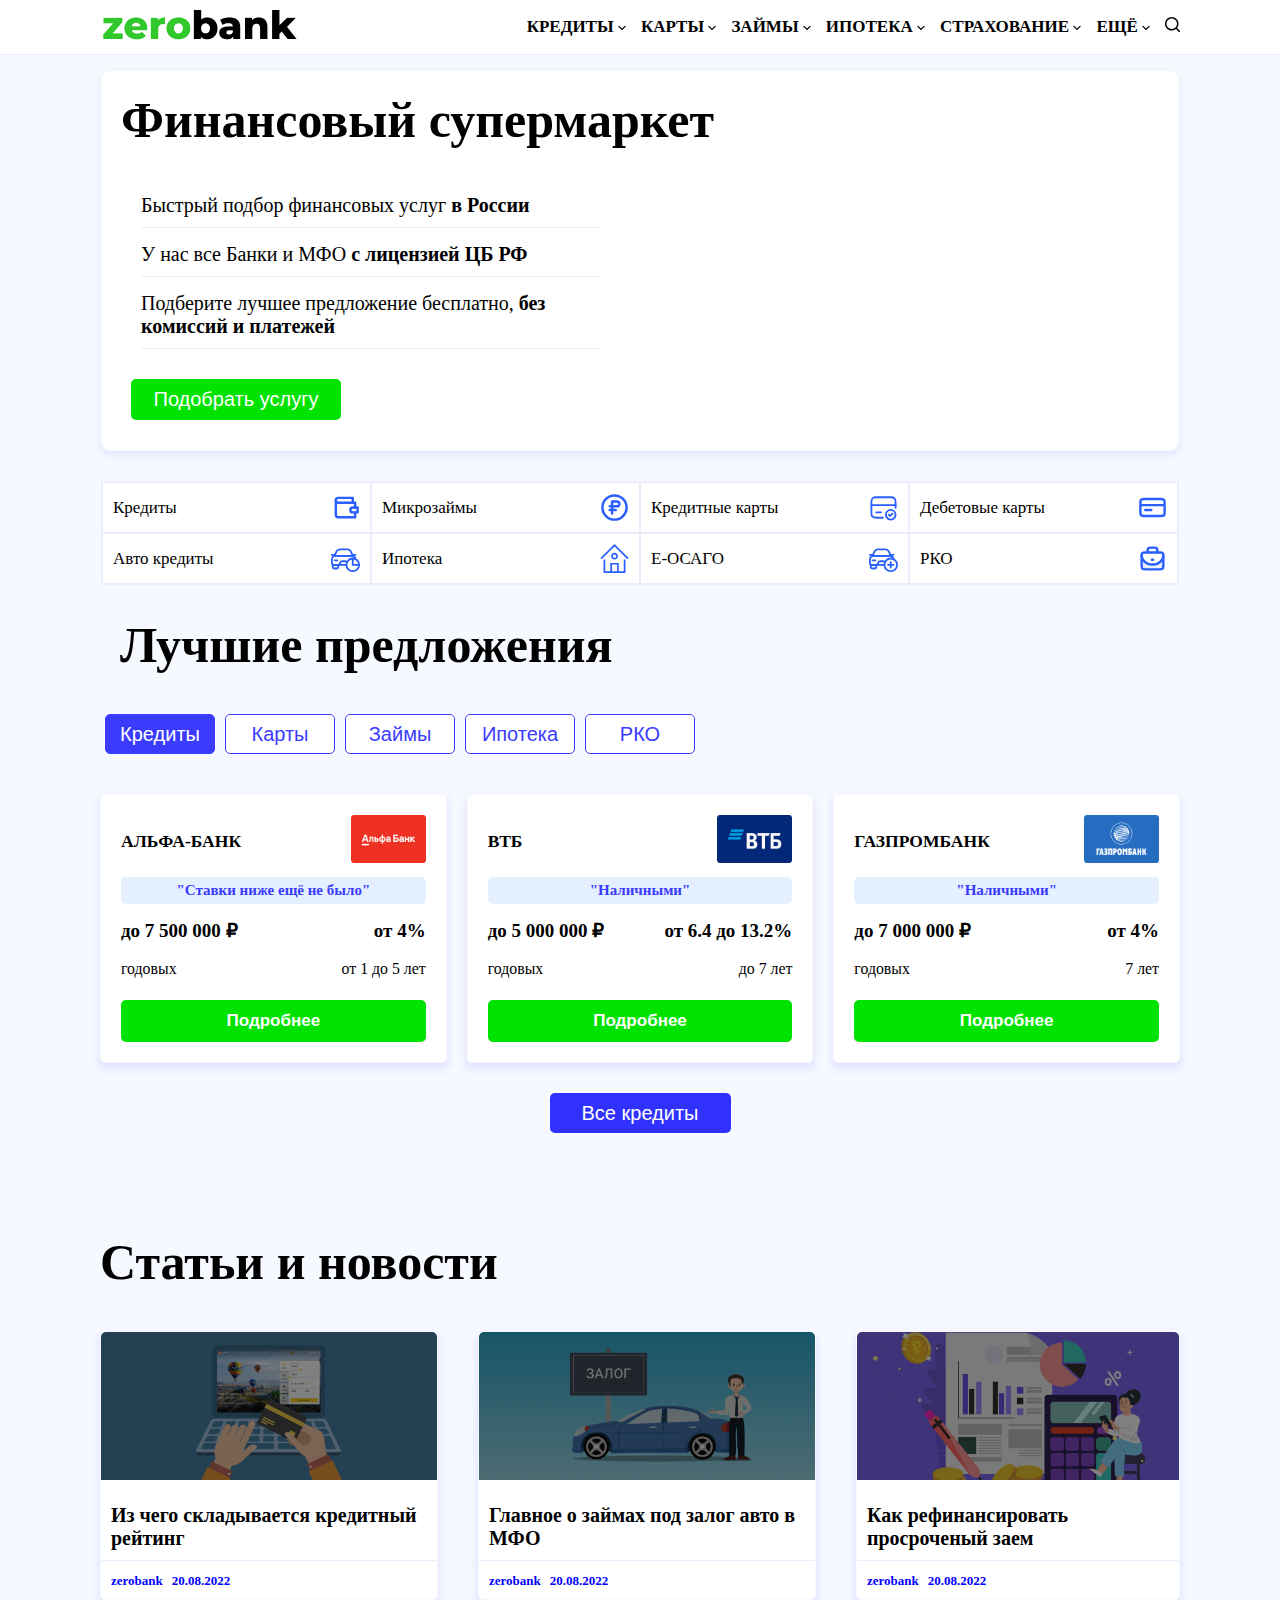
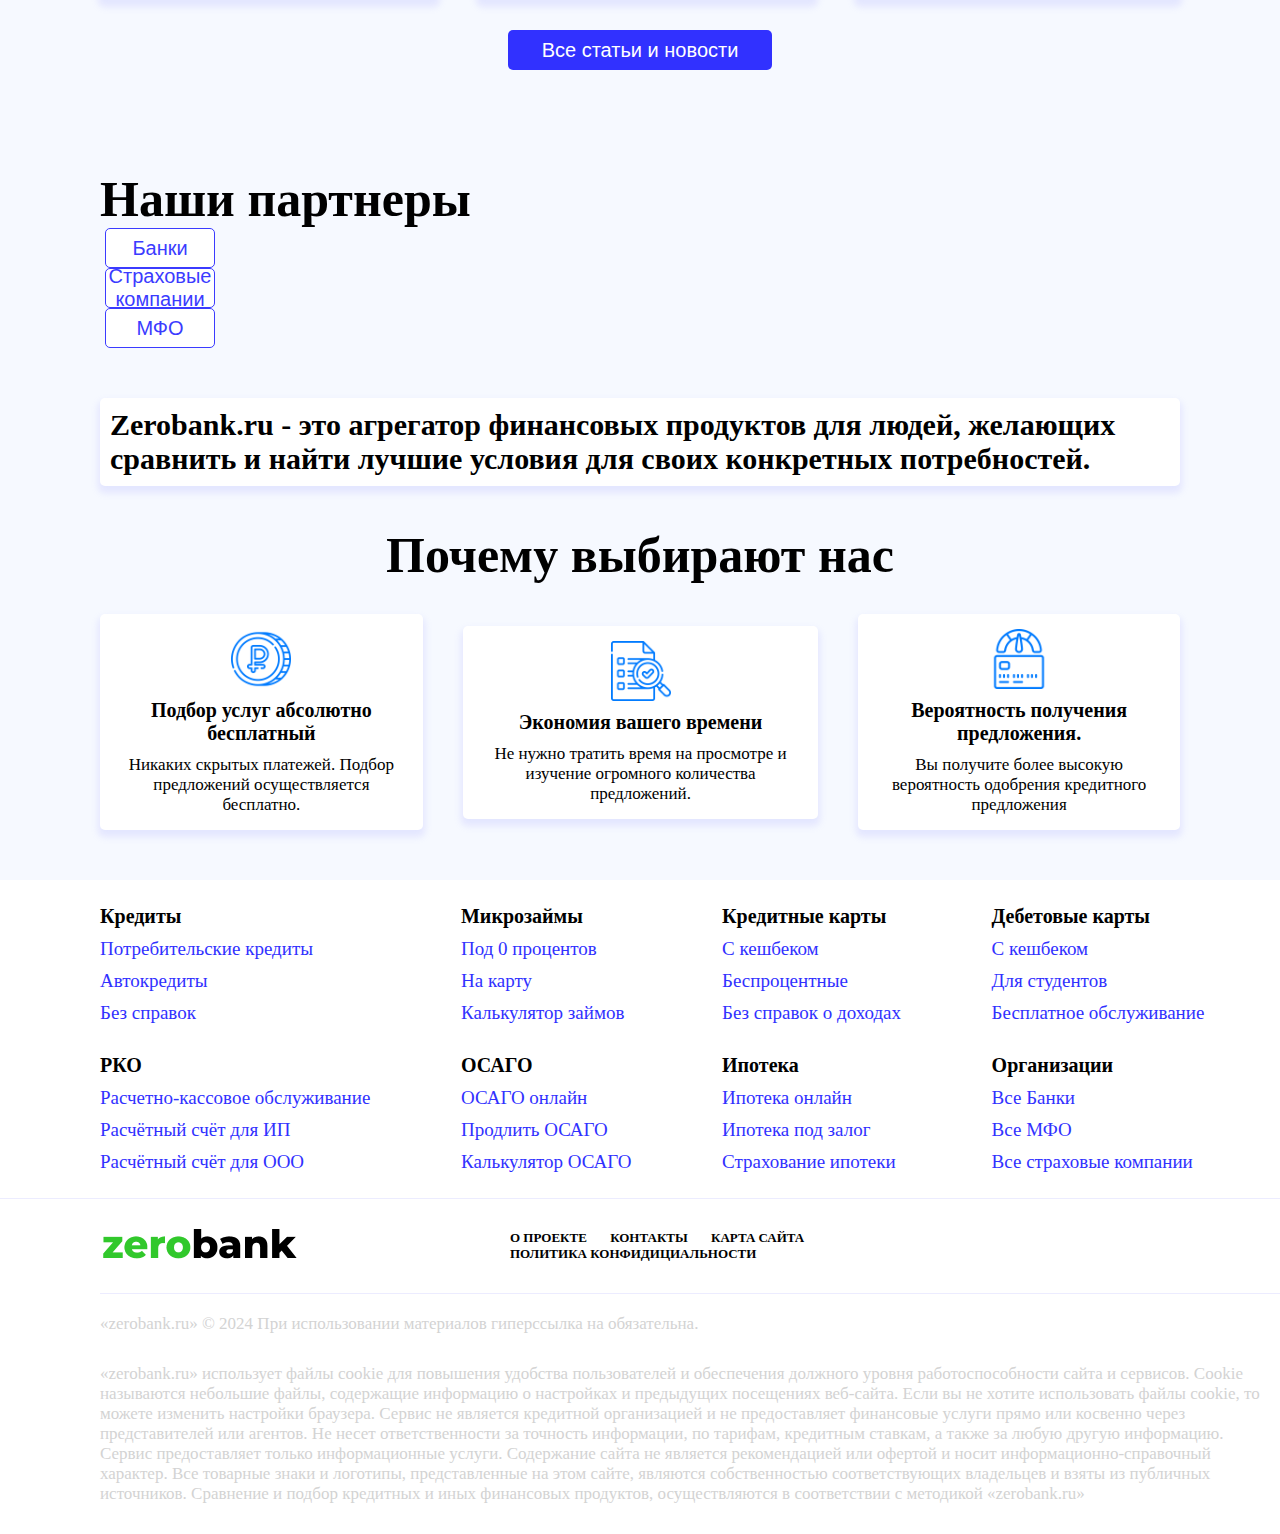
==== commit e5ff4772: "stay only js" ====
--- a/index.html
+++ b/index.html
@@ -4,7 +4,7 @@
     <meta charset="UTF-8">
     <meta name="viewport" content="width=device-width, initial-scale=1.0">
     <link href="./style.css" rel="stylesheet" type="text/css">
-    <link href="./css/fonts.css" rel="stylesheet" type="text/css">
+    <link href="./fonts.css" rel="stylesheet" type="text/css">
     <title>Подбор выгодных финансовых продуктов: потребительские кредиты, займы, кредитки, карты, ипотека, ОСАГО и многое другое.</title>
 </head>
 <body>
@@ -370,52 +370,69 @@
     </section>
     <section class="section-six">
         <div class="section-six-content">
-            <span class="section-six-span">Кредиты</span>
-            <a class="section-six-link" href="#">Потребительские кредиты</a>
-            <a class="section-six-link" href="#">Автокредиты</a>
-            <a class="section-six-link" href="#">Без справок</a>
-            <span class="section-six-span">Микрозаймы</span>
-            <a class="section-six-link" href="#">Под 0 процентов</a>
-            <a class="section-six-link" href="#">На карту</a>
-            <a class="section-six-link" href="#">Калькулятор займов</a>
-            <span class="section-six-span">Кредитные карты</span>
-            <a class="section-six-link" href="#">С кешбеком</a>
-            <a class="section-six-link" href="#">Беспроцентные</a>
-            <a class="section-six-link" href="#">Без справок о доходах</a>
-            <span class="section-six-span">Дебетовые карты</span>
-            <a class="section-six-link" href="#">С кешбеком</a>
-            <a class="section-six-link" href="#">Для студентов</a>
-            <a class="section-six-link" href="#">Бесплатное обслуживание</a>
-            <span class="section-six-span">РКО</span>
-            <a class="section-six-link" href="#">Расчетно-кассовое обслуживание</a>
-            <a class="section-six-link" href="#">Расчётный счёт для ИП</a>
-            <a class="section-six-link" href="#">Расчётный счёт для ООО</a>
-            <span class="section-six-span">ОСАГО</span>
-            <a class="section-six-link" href="#">ОСАГО онлайн</a>
-            <a class="section-six-link" href="#">Продлить ОСАГО</a>
-            <a class="section-six-link" href="#">Калькулятор ОСАГО</a>
-            <span class="section-six-span">Ипотека</span>
-            <a class="section-six-link" href="#">Ипотека онлайн</a>
-            <a class="section-six-link" href="#">Ипотека под залог</a>
-            <a class="section-six-link" href="#">Страхование ипотеки</a>
-            <span class="section-six-span">Организации</span>
-            <a class="section-six-link" href="#">Все Банки</a>
-            <a class="section-six-link" href="#">Все МФО</a>
-            <a class="section-six-link" href="#">Все страховые компании</a>
-        </div>
-    </div>
-    </section>
+            <div class="section-six-item">
+                <span class="section-six-span"><b>Кредиты</b></span>
+                <a class="section-six-link" href="#">Потребительские кредиты</a>
+                <a class="section-six-link" href="#">Автокредиты</a>
+                <a class="section-six-link" href="#">Без справок</a>
+            </div>
+            <div class="section-six-item">
+                <span class="section-six-span"><b>Микрозаймы</b></span>
+                <a class="section-six-link" href="#">Под 0 процентов</a>
+                <a class="section-six-link" href="#">На карту</a>
+                <a class="section-six-link" href="#">Калькулятор займов</a>
+            </div>
+            <div class="section-six-item">
+                <span class="section-six-span"><b>Кредитные карты</b></span>
+                <a class="section-six-link" href="#">С кешбеком</a>
+                <a class="section-six-link" href="#">Беспроцентные</a>
+                <a class="section-six-link" href="#">Без справок о доходах</a>
+            </div>
+            <div class="section-six-item">
+                <span class="section-six-span"><b>Дебетовые карты</b></span>
+                <a class="section-six-link" href="#">С кешбеком</a>
+                <a class="section-six-link" href="#">Для студентов</a>
+                <a class="section-six-link" href="#">Бесплатное обслуживание</a>
+            </div>
+            <div class="section-six-item">
+                <span class="section-six-span"><b>РКО</b></span>
+                <a class="section-six-link" href="#">Расчетно-кассовое обслуживание</a>
+                <a class="section-six-link" href="#">Расчётный счёт для ИП</a>
+                <a class="section-six-link" href="#">Расчётный счёт для ООО</a>
+            </div>
+            <div class="section-six-item">
+                <span class="section-six-span"><b>ОСАГО</b></span>
+                <a class="section-six-link" href="#">ОСАГО онлайн</a>
+                <a class="section-six-link" href="#">Продлить ОСАГО</a>
+                <a class="section-six-link" href="#">Калькулятор ОСАГО</a>
+            </div>
+            <div class="section-six-item">
+                <span class="section-six-span"><b>Ипотека</b></span>
+                <a class="section-six-link" href="#">Ипотека онлайн</a>
+                <a class="section-six-link" href="#">Ипотека под залог</a>
+                <a class="section-six-link" href="#">Страхование ипотеки</a>
+            </div>
+            <div class="section-six-item">
+                <span class="section-six-span"><b>Организации</b></span>
+                <a class="section-six-link" href="#">Все Банки</a>
+                <a class="section-six-link" href="#">Все МФО</a>
+                <a class="section-six-link" href="#">Все страховые компании</a>
+            </div>
+        </div>
+    </section>    
 </main>
     <footer class="footer">
+        <div class="footer1">
         <div class="footer-logo">
             <img src="img/zerobank.png" alt="logo">
         </div>
         <div class="footer-menu">
-            <a href="#" class="footer-menu-link">О ПРОЕКТЕ</a>
-            <a href="#" class="footer-menu-link">КОНТАКТЫ</a>
-            <a href="#" class="footer-menu-link">КАРТА САЙТА</a>
-            <a href="#" class="footer-menu-link">ПОЛИТИКА КОНФИДИЦИАЛЬНОСТИ</a>
-        </div>
+            <a href="#" class="footer-menu-link"><b>О ПРОЕКТЕ</b></a>
+            <a href="#" class="footer-menu-link"><b>КОНТАКТЫ</b></a>
+            <a href="#" class="footer-menu-link"><b>КАРТА САЙТА</b></a>
+            <a href="#" class="footer-menu-link"><b>ПОЛИТИКА КОНФИДИЦИАЛЬНОСТИ</b></a>
+        </div>
+    </div>
         <div class="footer-content">
             <p class="footer-content-text">«zerobank.ru» © 2024 При использовании материалов гиперссылка на обязательна.</p>
             <p class="footer-content-text">«zerobank.ru» использует файлы cookie для повышения удобства пользователей и обеспечения должного уровня работоспособности сайта и сервисов. Cookie называются небольшие файлы, содержащие информацию о настройках и предыдущих посещениях веб-сайта. Если вы не хотите использовать файлы cookie, то можете изменить настройки браузера. Сервис не является кредитной организацией и не предоставляет финансовые услуги прямо или косвенно через представителей или агентов. Не несет ответственности за точность информации, по тарифам, кредитным ставкам, а также за любую другую информацию. Сервис предоставляет только информационные услуги. Содержание сайта не является рекомендацией или офертой и носит информационно-справочный характер. Все товарные знаки и логотипы, представленные на этом сайте, являются собственностью соответствующих владельцев и взяты из публичных источников. Сравнение и подбор кредитных и иных финансовых продуктов, осуществляются в соответствии с методикой «zerobank.ru»</p>
--- a/style.css
+++ b/style.css
@@ -429,5 +429,88 @@
 }
 
 .section-six {
+    margin-left: -100px;
+    margin-right: -100px;
     margin-top: 50px;
+    background-color: #FFF;
+    padding: 25px 0 25px 0;
+    border-bottom: 1px solid #ECECFF;
+}
+
+.section-six-content {
+    padding-left: 100px;
+    display: grid;
+    grid-template-columns: repeat(4, auto);
+    grid-template-rows: repeat(2, auto);
+    row-gap: 30px;
+    column-gap: 15px;
+    
+}
+
+.section-six-item {
+    display: flex;
+    flex-direction: column;
+    gap: 10px;
+    font-size: 20px;
+}
+
+.section-six-item a {
+    font-size: 19px;
+}
+
+.section-six-item a:hover {
+    color: #000;
+    text-decoration: none;
+}
+
+.section-six-span {
+    font-size: 20px;
+    color: black;
+}
+
+.section-six-link {
+    color: rgb(49, 49, 255);
+    text-decoration: none;
+}
+
+.section-six-link:hover {
+    text-decoration: underline;
+}
+
+.footer-logo {
+    padding: 20px 0 20px 0;
+}
+
+.footer1 {
+    margin-left: 100px;
+    display: grid;
+    grid-template-columns: repeat(3, 1fr);
+    gap: 20px;
+    border-bottom: 1px solid #ECECFF;
+}
+
+.footer-menu {
+    align-self: center;
+    font-size: 13px;
+    max-width: 350px;
+}
+
+.footer-menu a {
+    color: #000;
+    margin: 10px;
+}
+
+.footer-menu a:hover {
+    color: rgb(49, 49, 255);
+}
+
+.footer-content {
+    padding-left: 100px;
+    margin-top: 20px;
+}
+
+.footer-content-text {
+    margin: 10px 0 30px 0;
+    color: #D3D3D3;
+    font-size: 17px;
 }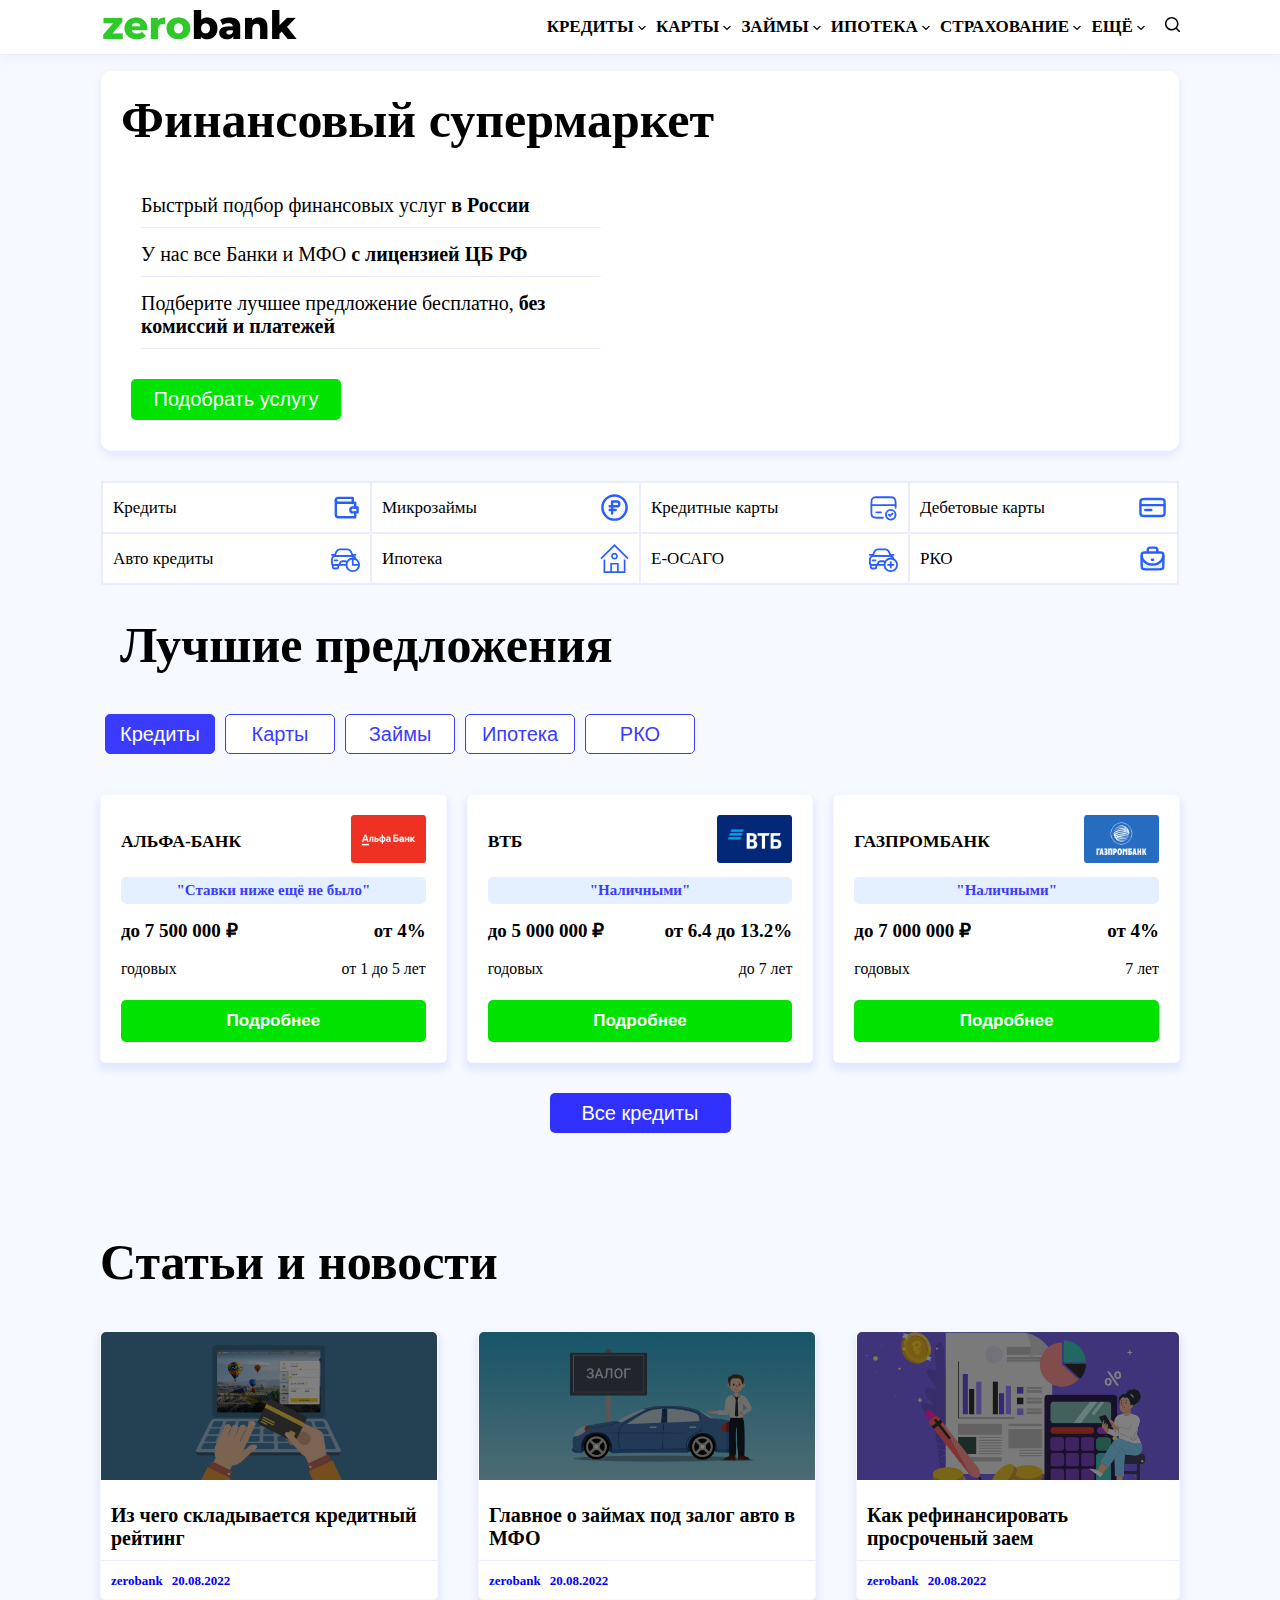
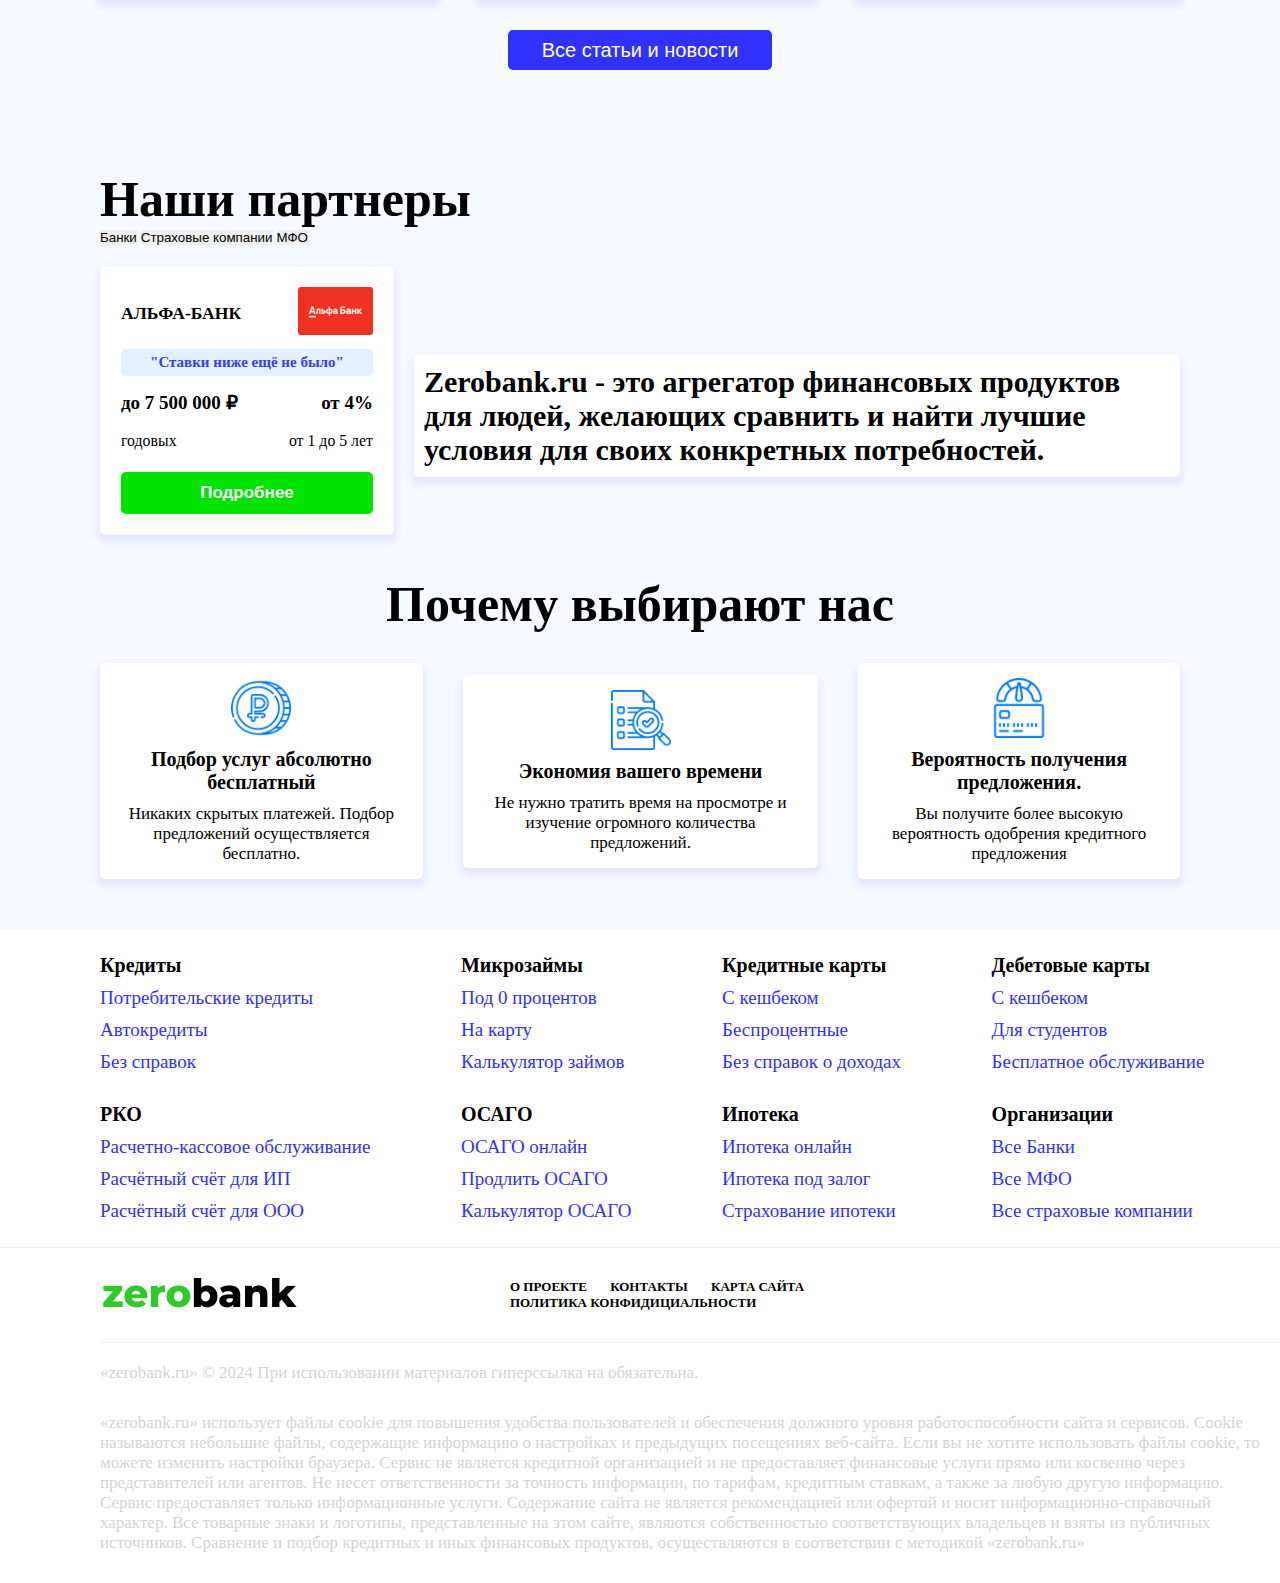
==== commit ce0163bc: "drop-menu" ====
--- a/index.html
+++ b/index.html
@@ -15,29 +15,47 @@
                 <img src="img/zerobank.png" alt="logo">
             </a>
             </div>
-        <div class="nav">
-            <span class="nav__credits" href="#"><b>КРЕДИТЫ</b>
-                <svg class="ct-icon" width="8" height="8" viewBox="0 0 15 15"><path d="M2.1,3.2l5.4,5.4l5.4-5.4L15,4.3l-7.5,7.5L0,4.3L2.1,3.2z"></path></svg>
-            </span>
+        <nav class="nav">
+            <ul>
+                <li>
+            <a class="nav__credits" href="#"><b>КРЕДИТЫ</b>
+                <svg class="ct-icon" width="8" height="8" viewBox="0 0 15 15"><path d="M2.1,3.2l5.4,5.4l5.4-5.4L15,4.3l-7.5,7.5L0,4.3L2.1,3.2z"></path></svg>
+            </a>
+        <ul>
+            <li><a href="#">Потребительские кредиты</a></li>
+            <li><a href="#">Без справки о доходах</a></li>
+            <li><a href="#">Без обеспечения</a></li>
+            <li><a href="#">Автокредиты</a></li>
+            <li><a href="#">Выгодные автокредиты</a></li>
+            <li><a href="#">Кредитный калькулятор</a></li>
+            <li><a href="#">Автокредиты без справок о доходах</a></li>
+        </ul></li>
+            <li>
             <a class="nav__cards" href="#"><b>КАРТЫ</b>
                 <svg class="ct-icon" width="8" height="8" viewBox="0 0 15 15"><path d="M2.1,3.2l5.4,5.4l5.4-5.4L15,4.3l-7.5,7.5L0,4.3L2.1,3.2z"></path></svg>
-            </a>
+            </a></li>
+            <li>
             <a class="nav__loan" href="#"><b>ЗАЙМЫ</b>
                 <svg class="ct-icon" width="8" height="8" viewBox="0 0 15 15"><path d="M2.1,3.2l5.4,5.4l5.4-5.4L15,4.3l-7.5,7.5L0,4.3L2.1,3.2z"></path></svg>
-            </a>
+            </a></li>
+            <li>
             <a class="nav__mortgage" href="#"><b>ИПОТЕКА</b>
                 <svg class="ct-icon" width="8" height="8" viewBox="0 0 15 15"><path d="M2.1,3.2l5.4,5.4l5.4-5.4L15,4.3l-7.5,7.5L0,4.3L2.1,3.2z"></path></svg>
-            </a>
+            </a></li>
+            <li>
             <a class="nav__insurance" href="#"><b>СТРАХОВАНИЕ</b>
                 <svg class="ct-icon" width="8" height="8" viewBox="0 0 15 15"><path d="M2.1,3.2l5.4,5.4l5.4-5.4L15,4.3l-7.5,7.5L0,4.3L2.1,3.2z"></path></svg>
-            </a>
+            </a></li>
+            <li>
             <a class="nav__more" href="#"><b>ЕЩЁ</b>
                 <svg class="ct-icon" width="8" height="8" viewBox="0 0 15 15"><path d="M2.1,3.2l5.4,5.4l5.4-5.4L15,4.3l-7.5,7.5L0,4.3L2.1,3.2z"></path></svg>
-            </a>
+            </a></li>
+            <li></li>
             <a class="nav__search" href="#">
                 <svg class="ct-icon" aria-hidden="true" width="15" height="15" viewBox="0 0 15 15"><path d="M14.8,13.7L12,11c0.9-1.2,1.5-2.6,1.5-4.2c0-3.7-3-6.8-6.8-6.8S0,3,0,6.8s3,6.8,6.8,6.8c1.6,0,3.1-0.6,4.2-1.5l2.8,2.8c0.1,0.1,0.3,0.2,0.5,0.2s0.4-0.1,0.5-0.2C15.1,14.5,15.1,14,14.8,13.7z M1.5,6.8c0-2.9,2.4-5.2,5.2-5.2S12,3.9,12,6.8S9.6,12,6.8,12S1.5,9.6,1.5,6.8z"></path></svg>
-            </a>
-        </div>
+            </a></li>
+        </ul>
+        </nav>
     </div>
     <div class="container">
         <section class="section-one">
@@ -339,9 +357,29 @@
         </section>
         <section class="section-four">
             <h2 class="section-four-title">Наши партнеры</h2>
-            <button class="tab-button active-tab" data-tab="banks">Банки</button>
-            <button class="tab-button" data-tab="insurance">Страховые компании</button>
-            <button class="tab-button" data-tab="mfo">МФО</button>
+            <button class="section-four-tab-button active-tab" data-tab="banks">Банки</button>
+            <button class="section-four-tab-button" data-tab="insurance">Страховые компании</button>
+            <button class="section-four-tab-button" data-tab="mfo">МФО</button>
+            <div class="tab-content active" id="credits">
+                <div class="cards">
+                    <div class="card-one">
+                        <div class="card-one-title">
+                            <h3 class="card-title">АЛЬФА-БАНК</h3>
+                            <a class="card-one_img" href="#">
+                            <img src="./img-cards/vb_credit_alfabank.png.webp" alt="card">
+                        </a>
+                        </div>
+                        <div class="card-one-middle">
+                            <b>"Ставки ниже ещё не было"</b>
+                        </div>
+                        <div class="card-description">
+                            <span class="card-description-price"><b>до 7 500 000 ₽</b></span>
+                            <span class="card-description-percent"><b>от 4%</b></span>
+                            <small class="cards-small-left">годовых</small>
+                            <small class="cards-small-right">от 1 до 5 лет</small>
+                            <button class="cards_button"><b>Подробнее</b></button>
+                        </div>
+                    </div>
             <div class="section-four-paragraph">
                 <p class="section-four-p"><b>Zerobank.ru - это агрегатор финансовых продуктов для людей, желающих сравнить и найти лучшие условия для своих конкретных потребностей.</b></p>
             </div>
--- a/style.css
+++ b/style.css
@@ -24,6 +24,56 @@
     box-shadow: 1px 4px 8px rgba(236, 236, 255, 0.5);
     width: 100%;
     padding: 0 100px;
+    position: relative;
+}
+
+ul {
+    display: flex;
+    align-items: center;
+    justify-content: center;
+    gap: 10px;
+    list-style-type: none;
+}
+
+nav ul li ul {
+    display: flex;
+    justify-content: center;
+    display: none;
+    position: absolute;
+    left: 0;
+    width: 100%;
+    background-color: #fff;
+    
+}
+
+nav ul li ul li {
+    border-bottom: 1px solid rgba(236, 236, 255, 0.5);
+    padding-bottom: 10px;
+}
+
+nav ul li ul li a:hover {
+    color: #000;
+}
+
+nav ul li:hover > ul {
+    display: initial;
+    padding: 30px;
+    display: grid;
+    grid-template-columns: 1fr 1fr 1fr;
+    grid-template-rows: 1fr 1fr 1fr;
+    grid-gap: 20px;
+    align-self: center;
+    border: 1px solid rgba(236, 236, 255, 0.5);
+    box-shadow: 1px 4px 8px rgba(236, 236, 255, 0.5);
+}
+
+nav ul li ul {
+    width: 100%;
+    border: 1px solid #d1d1fb;
+}
+
+nav a b {
+    padding: 20px 0;
 }
 
 .nav {
@@ -38,7 +88,7 @@
 }
 
 .nav a:hover {
-    text-decoration: underline;
+    border-bottom: 1px blue solid;
     color: rgb(59, 59, 255);;
 }
 
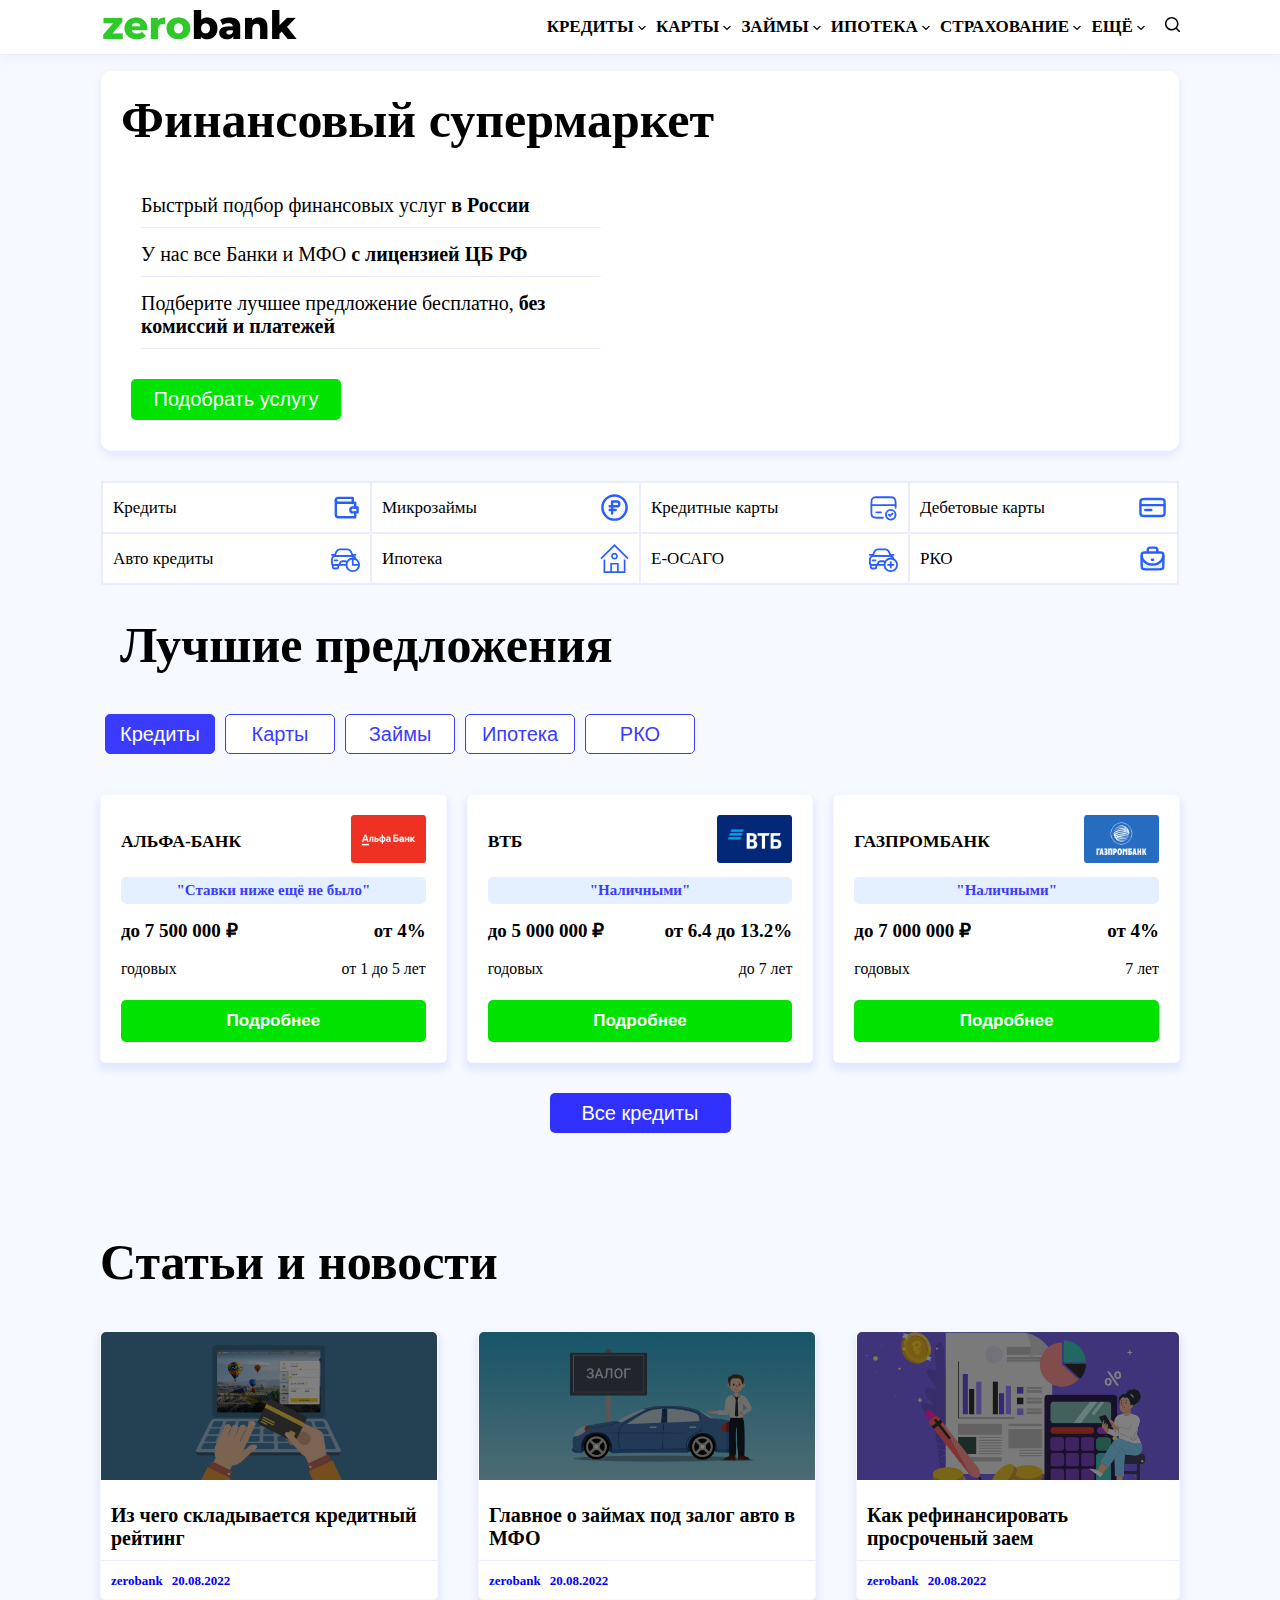
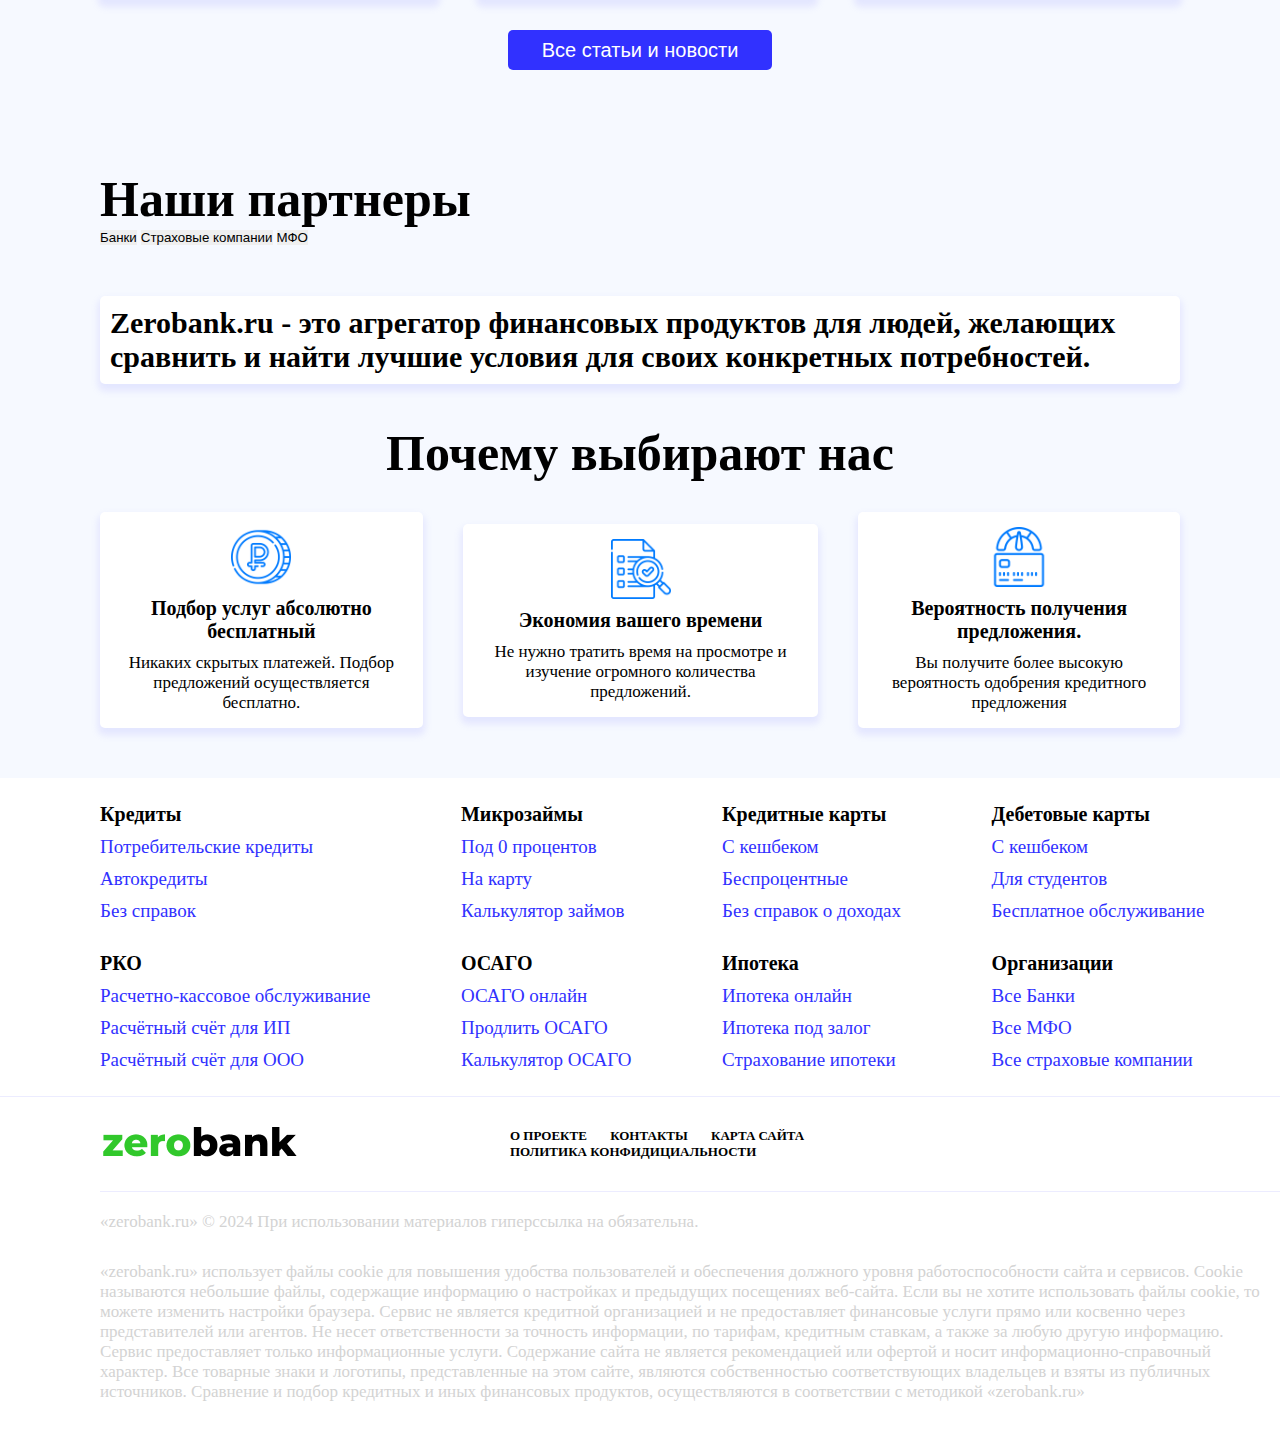
==== commit 6099cde2: "ready without js" ====
--- a/index.html
+++ b/index.html
@@ -22,34 +22,75 @@
                 <svg class="ct-icon" width="8" height="8" viewBox="0 0 15 15"><path d="M2.1,3.2l5.4,5.4l5.4-5.4L15,4.3l-7.5,7.5L0,4.3L2.1,3.2z"></path></svg>
             </a>
         <ul>
-            <li><a href="#">Потребительские кредиты</a></li>
-            <li><a href="#">Без справки о доходах</a></li>
-            <li><a href="#">Без обеспечения</a></li>
-            <li><a href="#">Автокредиты</a></li>
-            <li><a href="#">Выгодные автокредиты</a></li>
-            <li><a href="#">Кредитный калькулятор</a></li>
-            <li><a href="#">Автокредиты без справок о доходах</a></li>
+            <li><a href="#"><b>Потребительские кредиты</b></a></li>
+            <li><a href="#"><b>Без справки о доходах</b></a></li>
+            <li><a href="#"><b>Без обеспечения</b></a></li>
+            <li><a href="#"><b>Автокредиты</b></a></li>
+            <li><a href="#"><b>Выгодные автокредиты</b></a></li>
+            <li><a href="#"><b>Кредитный калькулятор</b></a></li>
+            <li><a href="#"><b>Автокредиты без справок о доходах</b></a></li>
         </ul></li>
             <li>
             <a class="nav__cards" href="#"><b>КАРТЫ</b>
                 <svg class="ct-icon" width="8" height="8" viewBox="0 0 15 15"><path d="M2.1,3.2l5.4,5.4l5.4-5.4L15,4.3l-7.5,7.5L0,4.3L2.1,3.2z"></path></svg>
-            </a></li>
+            </a>
+            <ul>
+                <li><a href="#"><b>Дебетовые карты</b></a></li>
+                <li><a href="#"><b>Кредитные карты</b></a></li>
+                <li><a href="#"><b>С кэшбеком</b></a></li>
+                <li><a href="#"><b>Карты с кэшбэком</b></a></li>
+                <li><a href="#"><b>Для Студентов</b></a></li>
+                <li><a href="#"><b>Безпроцентные</b></a></li>
+                <li><a href="#"><b>Бесплатные</b></a></li>
+                <li><a href="#"><b>Без справки о доходах</b></a></li>
+            </ul></li>
             <li>
             <a class="nav__loan" href="#"><b>ЗАЙМЫ</b>
                 <svg class="ct-icon" width="8" height="8" viewBox="0 0 15 15"><path d="M2.1,3.2l5.4,5.4l5.4-5.4L15,4.3l-7.5,7.5L0,4.3L2.1,3.2z"></path></svg>
-            </a></li>
+            </a>
+            <ul>
+                <li><a href="#"><b>Все микрозаймы</b></a></li>
+                <li><a href="#"><b>Займы под 0 процентов</b></a></li>
+                <li><a href="#"><b>Займы на карту онлайн</b></a></li>
+                <li><a href="#"><b>Калькулятор займов</b></a></li>
+            </ul></li>
             <li>
             <a class="nav__mortgage" href="#"><b>ИПОТЕКА</b>
                 <svg class="ct-icon" width="8" height="8" viewBox="0 0 15 15"><path d="M2.1,3.2l5.4,5.4l5.4-5.4L15,4.3l-7.5,7.5L0,4.3L2.1,3.2z"></path></svg>
-            </a></li>
+            </a>
+            <ul>
+                <li><a href="#"><b>Все предложения</b></a></li>
+                <li><a href="#"><b>Военная ипотека</b></a></li>
+                <li><a href="#"><b>Ипотека под залог</b></a></li>
+            </ul></li>
             <li>
             <a class="nav__insurance" href="#"><b>СТРАХОВАНИЕ</b>
                 <svg class="ct-icon" width="8" height="8" viewBox="0 0 15 15"><path d="M2.1,3.2l5.4,5.4l5.4-5.4L15,4.3l-7.5,7.5L0,4.3L2.1,3.2z"></path></svg>
-            </a></li>
+            </a>
+            <ul>
+                <li><a href="#"><b>ОСАГО онлайн</b></a></li>
+                <li><a href="#"><b>Сравнить и оформить ОСАГО</b></a></li>
+                <li><a href="#"><b>Калькулятор ОСАГО</b></a></li>
+                <li><a href="#"><b>Продлить ОСАГО</b></a></li>
+                <li><a href="#"><b>ОСАГО без доп. услуг</b></a></li>
+                <li><a href="#"><b>Страхование недвижимости</b></a></li>
+                <li><a href="#"><b>Ипотечное страхование</b></a></li>
+                <li><a href="#"><b>Страхование для туристов</b></a></li>
+            </ul>
+        </li>
             <li>
             <a class="nav__more" href="#"><b>ЕЩЁ</b>
                 <svg class="ct-icon" width="8" height="8" viewBox="0 0 15 15"><path d="M2.1,3.2l5.4,5.4l5.4-5.4L15,4.3l-7.5,7.5L0,4.3L2.1,3.2z"></path></svg>
-            </a></li>
+            </a>
+            <ul>
+                <li><a href="#"><b>Банки</b></a></li>
+                <li><a href="#"><b>МФО</b></a></li>
+                <li><a href="#"><b>Страховые компании</b></a></li>
+                <li><a href="#"><b>Рассчётно-кассовое обслуживание</b></a></li>
+                <li><a href="#"><b>Рассчётный счёт для ИП</b></a></li>
+                <li><a href="#"><b>Рассчётный счёт для ООО</b></a></li>
+            </ul>
+        </li>
             <li></li>
             <a class="nav__search" href="#">
                 <svg class="ct-icon" aria-hidden="true" width="15" height="15" viewBox="0 0 15 15"><path d="M14.8,13.7L12,11c0.9-1.2,1.5-2.6,1.5-4.2c0-3.7-3-6.8-6.8-6.8S0,3,0,6.8s3,6.8,6.8,6.8c1.6,0,3.1-0.6,4.2-1.5l2.8,2.8c0.1,0.1,0.3,0.2,0.5,0.2s0.4-0.1,0.5-0.2C15.1,14.5,15.1,14,14.8,13.7z M1.5,6.8c0-2.9,2.4-5.2,5.2-5.2S12,3.9,12,6.8S9.6,12,6.8,12S1.5,9.6,1.5,6.8z"></path></svg>
@@ -360,26 +401,6 @@
             <button class="section-four-tab-button active-tab" data-tab="banks">Банки</button>
             <button class="section-four-tab-button" data-tab="insurance">Страховые компании</button>
             <button class="section-four-tab-button" data-tab="mfo">МФО</button>
-            <div class="tab-content active" id="credits">
-                <div class="cards">
-                    <div class="card-one">
-                        <div class="card-one-title">
-                            <h3 class="card-title">АЛЬФА-БАНК</h3>
-                            <a class="card-one_img" href="#">
-                            <img src="./img-cards/vb_credit_alfabank.png.webp" alt="card">
-                        </a>
-                        </div>
-                        <div class="card-one-middle">
-                            <b>"Ставки ниже ещё не было"</b>
-                        </div>
-                        <div class="card-description">
-                            <span class="card-description-price"><b>до 7 500 000 ₽</b></span>
-                            <span class="card-description-percent"><b>от 4%</b></span>
-                            <small class="cards-small-left">годовых</small>
-                            <small class="cards-small-right">от 1 до 5 лет</small>
-                            <button class="cards_button"><b>Подробнее</b></button>
-                        </div>
-                    </div>
             <div class="section-four-paragraph">
                 <p class="section-four-p"><b>Zerobank.ru - это агрегатор финансовых продуктов для людей, желающих сравнить и найти лучшие условия для своих конкретных потребностей.</b></p>
             </div>
--- a/style.css
+++ b/style.css
@@ -9,6 +9,7 @@
 
 .body {
     background-color: #f6f9ff;
+    padding: 0 100px;
 }
 
 .container {
@@ -43,16 +44,20 @@
     left: 0;
     width: 100%;
     background-color: #fff;
+    padding: 0 100px;
     
 }
 
 nav ul li ul li {
     border-bottom: 1px solid rgba(236, 236, 255, 0.5);
     padding-bottom: 10px;
+    font-size: 20px;
+    padding: 0 -100px;
 }
 
 nav ul li ul li a:hover {
     color: #000;
+    
 }
 
 nav ul li:hover > ul {
@@ -64,7 +69,7 @@
     grid-gap: 20px;
     align-self: center;
     border: 1px solid rgba(236, 236, 255, 0.5);
-    box-shadow: 1px 4px 8px rgba(236, 236, 255, 0.5);
+    box-shadow: 1px 20px 30px rgba(156, 212, 255, 0.5);
 }
 
 nav ul li ul {
@@ -91,6 +96,39 @@
     border-bottom: 1px blue solid;
     color: rgb(59, 59, 255);;
 }
+
+/* Стили для выпадающего списка */
+.dropdown-content {
+    display: none; /* Скрываем выпадающий список по умолчанию */
+    position: absolute;
+    background-color: #f9f9f9;
+    min-width: 200px;
+    box-shadow: 0px 8px 16px 0px rgba(0,0,0,0.2);
+    z-index: 1;
+    margin-top: 5px; /* Немного отступа сверху */
+}
+
+.dropdown-content li {
+    list-style-type: none;
+    padding: 8px 16px;
+}
+
+.dropdown-content li a {
+    color: black;
+    text-decoration: none;
+    display: block;
+}
+
+/* Изменение цвета ссылок при наведении */
+.dropdown-content li a:hover {
+    background-color: #ddd;
+}
+
+/* Показать меню при добавлении класса show */
+.show {
+    display: block;
+}
+
 
 .section-one {
     border: 1px solid #f6f9ff;
